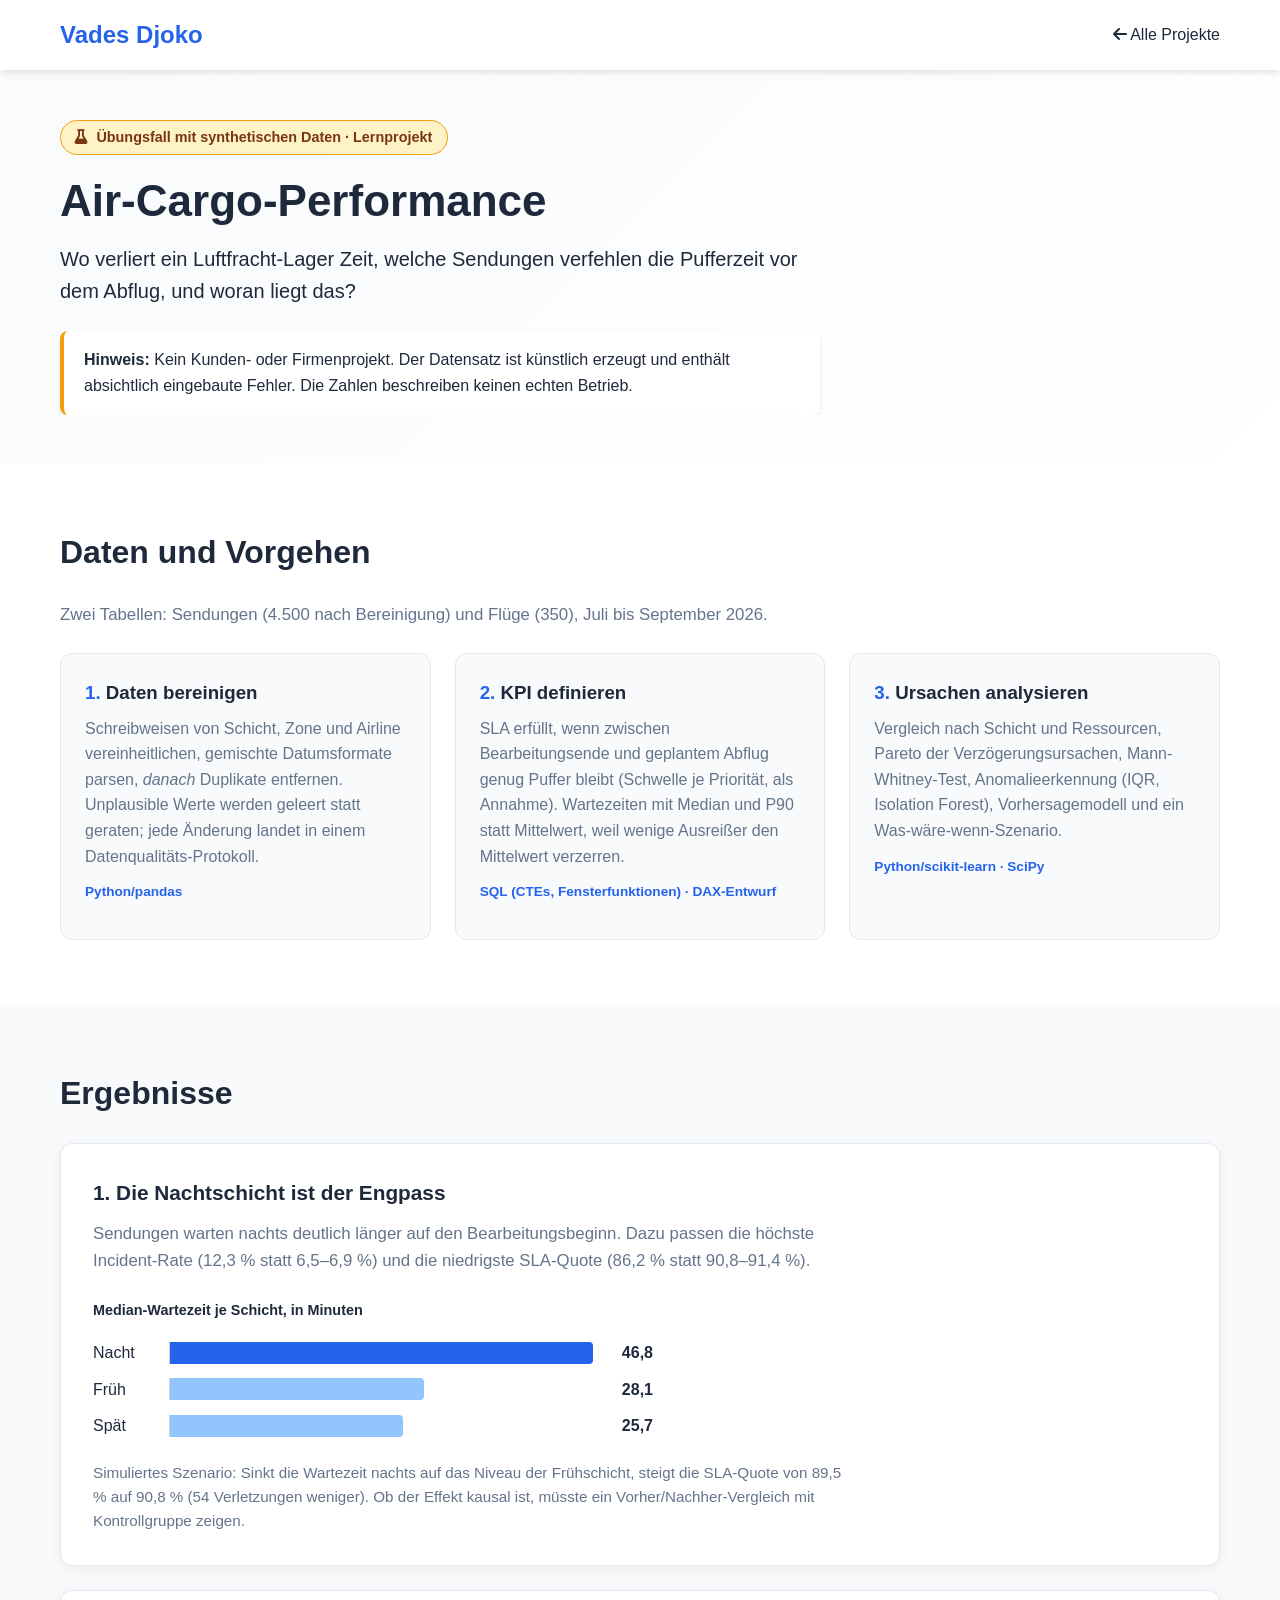
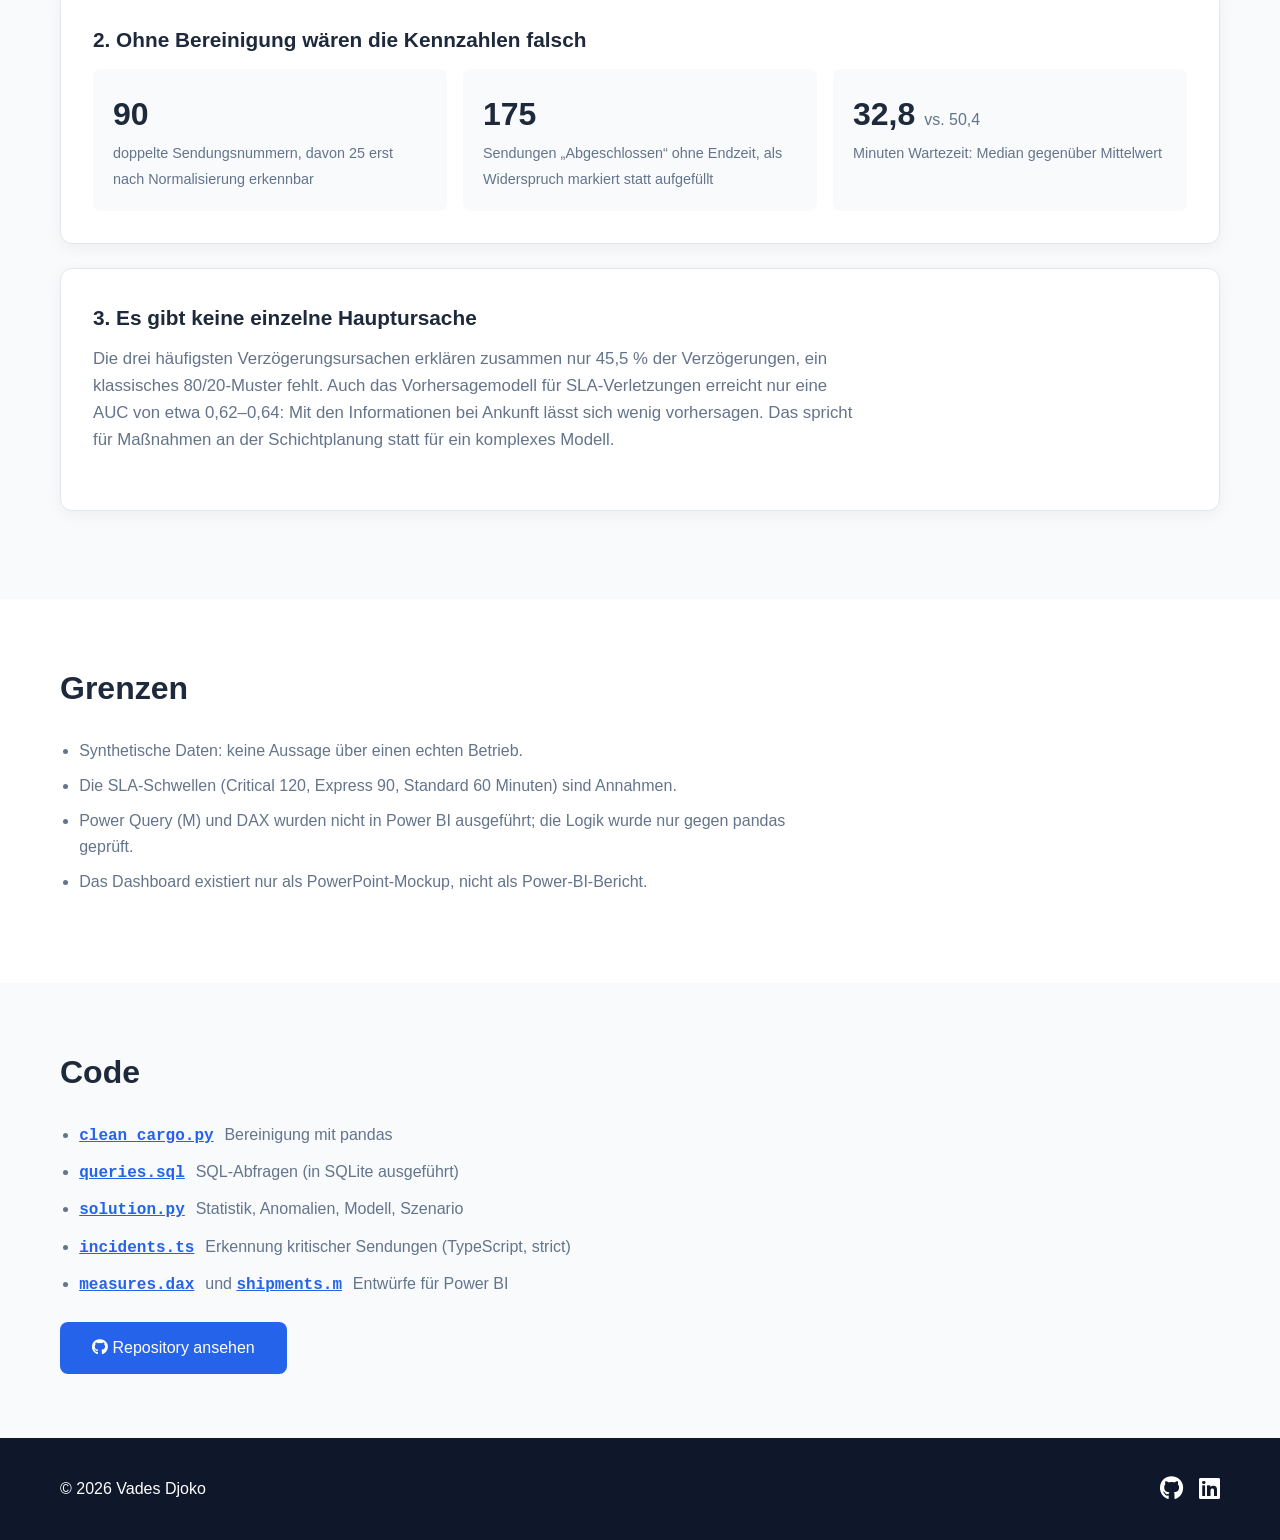
==== air-cargo.html @ 2a407b0c "Case Study Air-Cargo-Performance (Übungsfall, synthetische Daten) Neue Seite air-cargo.html mit Frag" ====
<!DOCTYPE html>
<html lang="de">
<head>
    <meta charset="UTF-8">
    <meta name="viewport" content="width=device-width, initial-scale=1.0">
    <title>Air-Cargo-Performance (Übungsfall) | Vades Djoko</title>
    <meta name="description" content="Lernprojekt mit synthetischen Daten: Datenbereinigung, KPI-Definition und Ursachenanalyse für ein Luftfracht-Lager mit Python, SQL und TypeScript.">
    <link rel="stylesheet" href="style.css">
    <link rel="stylesheet" href="https://cdnjs.cloudflare.com/ajax/libs/font-awesome/6.0.0/css/all.min.css">
</head>
<body>
    <nav class="navbar">
        <div class="nav-container">
            <a href="index.html" class="logo">Vades Djoko</a>
            <a href="index.html#projects" class="back-link"><i class="fas fa-arrow-left" aria-hidden="true"></i> Alle Projekte</a>
        </div>
    </nav>

    <main class="case">
        <header class="case-header">
            <div class="container">
                <p class="case-badge"><i class="fas fa-flask" aria-hidden="true"></i> Übungsfall mit synthetischen Daten · Lernprojekt</p>
                <h1>Air-Cargo-Performance</h1>
                <p class="case-lead">Wo verliert ein Luftfracht-Lager Zeit, welche Sendungen verfehlen die Pufferzeit vor dem Abflug, und woran liegt das?</p>
                <div class="case-notice" role="note">
                    <strong>Hinweis:</strong> Kein Kunden- oder Firmenprojekt. Der Datensatz ist künstlich erzeugt und enthält absichtlich eingebaute Fehler. Die Zahlen beschreiben keinen echten Betrieb.
                </div>
            </div>
        </header>

        <section class="case-section">
            <div class="container">
                <h2>Daten und Vorgehen</h2>
                <p class="case-text">Zwei Tabellen: Sendungen (4.500 nach Bereinigung) und Flüge (350), Juli bis September 2026.</p>
                <ol class="steps">
                    <li>
                        <h3>Daten bereinigen</h3>
                        <p>Schreibweisen von Schicht, Zone und Airline vereinheitlichen, gemischte Datumsformate parsen, <em>danach</em> Duplikate entfernen. Unplausible Werte werden geleert statt geraten; jede Änderung landet in einem Datenqualitäts-Protokoll.</p>
                        <p class="step-tech">Python/pandas</p>
                    </li>
                    <li>
                        <h3>KPI definieren</h3>
                        <p>SLA erfüllt, wenn zwischen Bearbeitungsende und geplantem Abflug genug Puffer bleibt (Schwelle je Priorität, als Annahme). Wartezeiten mit Median und P90 statt Mittelwert, weil wenige Ausreißer den Mittelwert verzerren.</p>
                        <p class="step-tech">SQL (CTEs, Fensterfunktionen) · DAX-Entwurf</p>
                    </li>
                    <li>
                        <h3>Ursachen analysieren</h3>
                        <p>Vergleich nach Schicht und Ressourcen, Pareto der Verzögerungsursachen, Mann-Whitney-Test, Anomalieerkennung (IQR, Isolation Forest), Vorhersagemodell und ein Was-wäre-wenn-Szenario.</p>
                        <p class="step-tech">Python/scikit-learn · SciPy</p>
                    </li>
                </ol>
            </div>
        </section>

        <section class="case-section alt">
            <div class="container">
                <h2>Ergebnisse</h2>

                <article class="result">
                    <h3>1. Die Nachtschicht ist der Engpass</h3>
                    <p class="case-text">Sendungen warten nachts deutlich länger auf den Bearbeitungsbeginn. Dazu passen die höchste Incident-Rate (12,3 % statt 6,5–6,9 %) und die niedrigste SLA-Quote (86,2 % statt 90,8–91,4 %).</p>
                    <figure class="bar-chart">
                        <figcaption>Median-Wartezeit je Schicht, in Minuten</figcaption>
                        <div class="bar-row" title="Nacht: 46,8 min (Median)">
                            <span class="bar-label">Nacht</span>
                            <span class="bar-track"><span class="bar-fill emphasis" style="width: 100%"></span></span>
                            <span class="bar-value">46,8</span>
                        </div>
                        <div class="bar-row" title="Früh: 28,1 min (Median)">
                            <span class="bar-label">Früh</span>
                            <span class="bar-track"><span class="bar-fill" style="width: 60%"></span></span>
                            <span class="bar-value">28,1</span>
                        </div>
                        <div class="bar-row" title="Spät: 25,7 min (Median)">
                            <span class="bar-label">Spät</span>
                            <span class="bar-track"><span class="bar-fill" style="width: 55%"></span></span>
                            <span class="bar-value">25,7</span>
                        </div>
                    </figure>
                    <p class="result-note">Simuliertes Szenario: Sinkt die Wartezeit nachts auf das Niveau der Frühschicht, steigt die SLA-Quote von 89,5 % auf 90,8 % (54 Verletzungen weniger). Ob der Effekt kausal ist, müsste ein Vorher/Nachher-Vergleich mit Kontrollgruppe zeigen.</p>
                </article>

                <article class="result">
                    <h3>2. Ohne Bereinigung wären die Kennzahlen falsch</h3>
                    <div class="stat-tiles">
                        <div class="stat"><span class="stat-value">90</span><span class="stat-label">doppelte Sendungsnummern, davon 25 erst nach Normalisierung erkennbar</span></div>
                        <div class="stat"><span class="stat-value">175</span><span class="stat-label">Sendungen „Abgeschlossen“ ohne Endzeit, als Widerspruch markiert statt aufgefüllt</span></div>
                        <div class="stat"><span class="stat-value">32,8 <small>vs. 50,4</small></span><span class="stat-label">Minuten Wartezeit: Median gegenüber Mittelwert</span></div>
                    </div>
                </article>

                <article class="result">
                    <h3>3. Es gibt keine einzelne Hauptursache</h3>
                    <p class="case-text">Die drei häufigsten Verzögerungsursachen erklären zusammen nur 45,5 % der Verzögerungen, ein klassisches 80/20-Muster fehlt. Auch das Vorhersagemodell für SLA-Verletzungen erreicht nur eine AUC von etwa 0,62–0,64: Mit den Informationen bei Ankunft lässt sich wenig vorhersagen. Das spricht für Maßnahmen an der Schichtplanung statt für ein komplexes Modell.</p>
                </article>
            </div>
        </section>

        <section class="case-section">
            <div class="container">
                <h2>Grenzen</h2>
                <ul class="case-list">
                    <li>Synthetische Daten: keine Aussage über einen echten Betrieb.</li>
                    <li>Die SLA-Schwellen (Critical 120, Express 90, Standard 60 Minuten) sind Annahmen.</li>
                    <li>Power Query (M) und DAX wurden nicht in Power BI ausgeführt; die Logik wurde nur gegen pandas geprüft.</li>
                    <li>Das Dashboard existiert nur als PowerPoint-Mockup, nicht als Power-BI-Bericht.</li>
                </ul>
            </div>
        </section>

        <section class="case-section alt">
            <div class="container">
                <h2>Code</h2>
                <ul class="code-links">
                    <li><a href="https://github.com/Monsieur-v237/air-cargo-performance/blob/main/code/clean_cargo.py" target="_blank" rel="noopener">clean_cargo.py</a> Bereinigung mit pandas</li>
                    <li><a href="https://github.com/Monsieur-v237/air-cargo-performance/blob/main/code/queries.sql" target="_blank" rel="noopener">queries.sql</a> SQL-Abfragen (in SQLite ausgeführt)</li>
                    <li><a href="https://github.com/Monsieur-v237/air-cargo-performance/blob/main/code/solution.py" target="_blank" rel="noopener">solution.py</a> Statistik, Anomalien, Modell, Szenario</li>
                    <li><a href="https://github.com/Monsieur-v237/air-cargo-performance/blob/main/code/incidents.ts" target="_blank" rel="noopener">incidents.ts</a> Erkennung kritischer Sendungen (TypeScript, strict)</li>
                    <li><a href="https://github.com/Monsieur-v237/air-cargo-performance/blob/main/code/measures.dax" target="_blank" rel="noopener">measures.dax</a> und <a href="https://github.com/Monsieur-v237/air-cargo-performance/blob/main/code/shipments.m" target="_blank" rel="noopener">shipments.m</a> Entwürfe für Power BI</li>
                </ul>
                <a href="https://github.com/Monsieur-v237/air-cargo-performance" target="_blank" rel="noopener" class="btn primary"><i class="fab fa-github" aria-hidden="true"></i> Repository ansehen</a>
            </div>
        </section>
    </main>

    <footer>
        <div class="container">
            <p>&copy; 2026 Vades Djoko</p>
            <div class="social-links">
                <a href="https://github.com/Monsieur-v237" target="_blank" rel="noopener" aria-label="GitHub"><i class="fab fa-github" aria-hidden="true"></i></a>
                <a href="https://www.linkedin.com/in/vades-ngounouo-djoko-a28911255" target="_blank" rel="noopener" aria-label="LinkedIn"><i class="fab fa-linkedin" aria-hidden="true"></i></a>
            </div>
        </div>
    </footer>
</body>
</html>
---- style.css ----
/* ===== VARIABLEN & GRUNDLAGEN ===== */
:root {
    --primary-color: #2563eb;
    --secondary-color: #3b82f6;
    --dark-bg: #0f172a;
    --light-bg: #f8fafc;
    --text-dark: #1e293b;
    --text-light: #64748b;
    --white: #ffffff;
    --shadow: 0 4px 6px -1px rgba(0, 0, 0, 0.1);
    --border-radius: 8px;
}

* {
    margin: 0;
    padding: 0;
    box-sizing: border-box;
}

body {
    font-family: 'Segoe UI', Tahoma, Geneva, Verdana, sans-serif;
    line-height: 1.6;
    color: var(--text-dark);
}

.container {
    max-width: 1200px;
    margin: 0 auto;
    padding: 0 20px;
}

.section-title {
    font-size: 2.5rem;
    text-align: center;
    margin-bottom: 3rem;
    position: relative;
    color: var(--text-dark);
}

.section-title::after {
    content: '';
    position: absolute;
    bottom: -10px;
    left: 50%;
    transform: translateX(-50%);
    width: 80px;
    height: 4px;
    background: var(--primary-color);
    border-radius: 2px;
}

/* ===== NAVIGATION ===== */
.navbar {
    background: var(--white);
    box-shadow: var(--shadow);
    position: fixed;
    top: 0;
    width: 100%;
    z-index: 1000;
}

.nav-container {
    max-width: 1200px;
    margin: 0 auto;
    padding: 1rem 20px;
    display: flex;
    justify-content: space-between;
    align-items: center;
}

.logo {
    font-size: 1.5rem;
    font-weight: bold;
    color: var(--primary-color);
    text-decoration: none;
}

.nav-menu {
    display: flex;
    list-style: none;
    gap: 2rem;
}

.nav-menu a {
    text-decoration: none;
    color: var(--text-dark);
    font-weight: 500;
    transition: color 0.3s;
}

.nav-menu a:hover {
    color: var(--primary-color);
}

.nav-toggle {
    display: none;
    background: none;
    border: 1px solid #e2e8f0;
    border-radius: var(--border-radius);
    color: var(--text-dark);
    font-size: 1.3rem;
    width: 44px;
    height: 44px;
    cursor: pointer;
}

/* ===== HERO SECTION ===== */
.hero {
    min-height: 100vh;
    display: flex;
    align-items: center;
    background: linear-gradient(135deg, var(--light-bg) 0%, var(--white) 100%);
    padding-top: 80px;
}

.hero-container {
    max-width: 1200px;
    margin: 0 auto;
    padding: 0 20px;
    display: grid;
    grid-template-columns: 1fr 1fr;
    gap: 4rem;
    align-items: center;
}

.hero-text h1 {
    font-size: 3rem;
    margin-bottom: 1rem;
    color: var(--text-dark);
}

.highlight {
    color: var(--primary-color);
    position: relative;
}

.highlight::after {
    content: '';
    position: absolute;
    bottom: -5px;
    left: 0;
    width: 100%;
    height: 3px;
    background: var(--primary-color);
    opacity: 0.3;
}

.hero-text h2 {
    font-size: 1.5rem;
    color: var(--text-light);
    margin-bottom: 1rem;
    font-weight: 400;
}

.hero-text p {
    font-size: 1.1rem;
    color: var(--text-light);
    margin-bottom: 2rem;
}

.hero-buttons {
    display: flex;
    gap: 1rem;
}

.btn {
    display: inline-block;
    padding: 0.8rem 2rem;
    text-decoration: none;
    border-radius: var(--border-radius);
    font-weight: 500;
    transition: all 0.3s;
    cursor: pointer;
    border: none;
    font-size: 1rem;
}

.btn.primary {
    background: var(--primary-color);
    color: var(--white);
}

.btn.primary:hover {
    background: var(--secondary-color);
    transform: translateY(-2px);
}

.btn.secondary {
    background: transparent;
    color: var(--primary-color);
    border: 2px solid var(--primary-color);
}

.btn.secondary:hover {
    background: var(--primary-color);
    color: var(--white);
    transform: translateY(-2px);
}

.hero-text .hero-lead {
    font-size: 1.2rem;
    color: var(--text-dark);
    margin-bottom: 2rem;
}

.hero-buttons {
    flex-wrap: wrap;
}

.btn[hidden] {
    display: none;
}

.hero-github {
    display: inline-flex;
    align-items: center;
    gap: 0.5rem;
    margin-top: 1.5rem;
    color: var(--text-light);
    text-decoration: none;
    font-weight: 500;
}

.hero-github:hover {
    color: var(--primary-color);
}

.glance {
    background: var(--white);
    border: 1px solid #e2e8f0;
    border-top: 4px solid var(--primary-color);
    border-radius: 12px;
    padding: 2rem;
    box-shadow: 0 4px 15px rgba(0, 0, 0, 0.08);
}

.glance h2 {
    font-size: 1.3rem;
    margin-bottom: 1.25rem;
    color: var(--text-dark);
}

.glance dl > div {
    padding: 0.75rem 0;
    border-bottom: 1px solid #eef2f6;
}

.glance dl > div:last-child {
    border-bottom: none;
}

.glance dt {
    font-size: 0.8rem;
    font-weight: 600;
    text-transform: uppercase;
    letter-spacing: 0.05em;
    color: var(--primary-color);
}

.glance dd {
    color: var(--text-dark);
}

/* ===== ABOUT SECTION ===== */
.about {
    padding: 5rem 0;
    background: var(--white);
}

.about-text {
    max-width: 800px;
    margin: 0 auto;
}

.about-text p {
    margin-bottom: 1.5rem;
    color: var(--text-light);
    font-size: 1.1rem;
}

.about-text a {
    color: var(--primary-color);
}

/* ===== STUDIUM & ERFAHRUNG ===== */
.experience {
    padding: 5rem 0;
    background: var(--light-bg);
}

.timeline {
    display: grid;
    grid-template-columns: repeat(3, 1fr);
    gap: 2rem;
}

.timeline-item {
    background: var(--white);
    border: 1px solid #e2e8f0;
    border-radius: 12px;
    padding: 2rem;
    box-shadow: 0 4px 15px rgba(0, 0, 0, 0.08);
}

.timeline-date {
    display: inline-block;
    font-size: 0.85rem;
    font-weight: 600;
    color: var(--primary-color);
    background: rgba(37, 99, 235, 0.1);
    padding: 0.2rem 0.75rem;
    border-radius: 20px;
    margin-bottom: 0.75rem;
}

.timeline-item h3 {
    font-size: 1.25rem;
    color: var(--text-dark);
    line-height: 1.3;
}

.timeline-org {
    color: var(--text-light);
    margin-bottom: 1rem;
}

.timeline-item ul {
    padding-left: 1.2rem;
    color: var(--text-light);
}

.timeline-item li {
    margin-bottom: 0.4rem;
}

/* ===== SKILLS SECTION ===== */
.skills {
    padding: 80px 0;
    background-color: #f8f9fa;
    width: 100%;
    overflow: hidden;
}

.skills .container {
    max-width: 1200px;
    margin: 0 auto;
    padding: 0 20px;
    width: 100%;
    box-sizing: border-box;
}

.skills-grid {
    display: grid;
    grid-template-columns: repeat(3, 1fr);
    gap: 25px;
    width: 100%;
    margin: 0 auto;
}

.skill-category {
    background: white;
    border-radius: 12px;
    padding: 25px 20px;
    box-shadow: 0 5px 20px rgba(0,0,0,0.05);
    width: 100%;
    box-sizing: border-box;
    word-wrap: break-word;
}

.skill-category h3 {
    font-size: 1.2rem;
    margin-bottom: 20px;
    color: #2c3e50;
    display: flex;
    align-items: center;
    gap: 10px;
    white-space: nowrap;
    overflow: hidden;
    text-overflow: ellipsis;
}

.skill-category h3 i {
    color: #007bff;
    font-size: 1.3rem;
    flex-shrink: 0;
}

.skill-list {
    list-style: none;
    padding: 0;
    margin: 0;
    width: 100%;
}

.skill-list li {
    display: flex;
    justify-content: space-between;
    align-items: center;
    padding: 10px 0;
    border-bottom: 1px solid #eef2f6;
    width: 100%;
    gap: 10px;
}

.skill-list li:last-child {
    border-bottom: none;
}

.skill-name {
    font-weight: 500;
    color: #34495e;
    font-size: 0.95rem;
    white-space: nowrap;
    overflow: hidden;
    text-overflow: ellipsis;
    flex: 1;
    min-width: 0; /* Wichtig für Text-Overflow */
}

.skill-level {
    font-size: 0.85rem;
    padding: 4px 10px;
    border-radius: 20px;
    font-weight: 500;
    white-space: nowrap;
    flex-shrink: 0;
    text-align: center;
    min-width: 90px; /* Feste Breite für alle Level-Badges */
}

.skill-level.excellent {
    background: #28a745;
    color: white;
}

.skill-level.good {
    background: #007bff;
    color: white;
}

.skill-level.basic {
    background: #ffc107;
    color: #333;
}

/* Responsive Design */
@media screen and (max-width: 1024px) {
    .skills-grid {
        grid-template-columns: repeat(2, 1fr);
        gap: 20px;
    }
}

@media screen and (max-width: 768px) {
    .skills {
        padding: 60px 0;
    }
    
    .skills-grid {
        grid-template-columns: 1fr;
        gap: 15px;
    }
    
    .skill-category {
        padding: 20px 15px;
    }
    
    .skill-level {
        min-width: 80px;
        font-size: 0.8rem;
        padding: 3px 8px;
    }
}

@media screen and (max-width: 480px) {
    .skill-list li {
        flex-wrap: wrap;
        gap: 5px;
    }
    
    .skill-name {
        white-space: normal;
        overflow: visible;
        text-overflow: clip;
        flex: 0 0 100%;
    }
    
    .skill-level {
        margin-left: 0;
        min-width: 100px;
    }
}

/* Zusätzliche Sicherheit gegen Überlauf */
* {
    max-width: 100%;
    box-sizing: border-box;
}

img, iframe, video, table, .project-card, .skill-category {
    max-width: 100%;
    height: auto;
}

.container {
    width: 100%;
    overflow-x: hidden;
}

body {
    overflow-x: hidden;
    width: 100%;
}

/* ===== PROJECTS SECTION ===== */
.projects {
    padding: 5rem 0;
    background: var(--light-bg);
    min-height: auto;
}

.projects-grid {
    display: grid;
    grid-template-columns: repeat(2, 1fr);
    gap: 2rem;
    margin-bottom: 3rem;
}

.project-card {
    background: var(--white);
    border-radius: 12px;
    padding: 2rem;
    box-shadow: 0 4px 15px rgba(0, 0, 0, 0.08);
    transition: all 0.3s ease;
    border: 1px solid #e2e8f0;
    display: flex;
    flex-direction: column;
    height: 100%;
    position: relative;
    overflow: hidden;
}

.project-card::before {
    content: '';
    position: absolute;
    top: 0;
    left: 0;
    right: 0;
    height: 4px;
    background: linear-gradient(90deg, var(--primary-color), var(--secondary-color));
    transform: scaleX(0);
    transform-origin: left;
    transition: transform 0.3s ease;
}

.project-card:hover {
    transform: translateY(-8px);
    box-shadow: 0 12px 30px rgba(37, 99, 235, 0.15);
    border-color: var(--primary-color);
}

.project-card:hover::before {
    transform: scaleX(1);
}

.project-card.project-wide {
    grid-column: 1 / -1;
    display: grid;
    grid-template-columns: 1fr 1.2fr;
    gap: 2rem;
    align-items: center;
}

.project-body {
    display: flex;
    flex-direction: column;
    min-width: 0;
}

.project-facts {
    margin-bottom: 1.5rem;
    flex-grow: 1;
}

.project-facts > div {
    margin-bottom: 0.9rem;
}

.project-facts dt {
    font-size: 0.8rem;
    font-weight: 600;
    text-transform: uppercase;
    letter-spacing: 0.05em;
    color: var(--primary-color);
}

.project-facts dd {
    color: var(--text-light);
    font-size: 0.95rem;
}

.project-figure {
    margin: 0;
    min-width: 0;
}

.project-figure svg {
    width: 100%;
    height: auto;
    display: block;
}

.project-figure figcaption {
    font-size: 0.85rem;
    color: var(--text-light);
    margin-top: 0.75rem;
}

/* Architekturskizze */
.arch-docker { fill: var(--light-bg); stroke: #94a3b8; stroke-width: 1.5; stroke-dasharray: 6 4; }
.arch-client { fill: var(--white); stroke: #94a3b8; stroke-width: 1.5; }
.arch-box { fill: var(--white); stroke: var(--primary-color); stroke-width: 1.5; }
.arch-own { fill: rgba(37, 99, 235, 0.12); stroke: var(--primary-color); stroke-width: 2.5; }
.arch-label { font-size: 14px; font-weight: 600; fill: var(--text-dark); text-anchor: middle; }
.arch-sub { font-size: 12px; fill: var(--text-light); text-anchor: middle; }
.arch-caption { font-size: 12px; fill: var(--text-light); }
.arch-edge { font-size: 11px; font-weight: 600; fill: var(--text-light); text-anchor: middle; }
.arch-edge-left { text-anchor: start; }
.arch-line { stroke: #64748b; stroke-width: 1.5; fill: none; }
.arch-mqtt { stroke-dasharray: 4 3; }
.arch-arrowhead { fill: #64748b; }

.project-icon {
    font-size: 3rem;
    color: var(--primary-color);
    margin-bottom: 1.5rem;
    display: flex;
    align-items: center;
    justify-content: center;
    width: 70px;
    height: 70px;
    background: linear-gradient(135deg, rgba(37, 99, 235, 0.1), rgba(59, 130, 246, 0.1));
    border-radius: 12px;
}

.project-card h3 {
    font-size: 1.5rem;
    margin-bottom: 0.8rem;
    color: var(--text-dark);
    line-height: 1.3;
}

.project-subtitle {
    font-size: 0.95rem;
    color: var(--primary-color);
    font-weight: 500;
    margin-bottom: 1rem;
    font-style: italic;
}

.project-description {
    color: var(--text-light);
    font-size: 0.95rem;
    line-height: 1.6;
    margin-bottom: 1.5rem;
    flex-grow: 1;
}

.project-description p {
    margin-bottom: 1rem;
}

.project-tech {
    display: flex;
    flex-wrap: wrap;
    gap: 0.8rem;
    margin-bottom: 1.5rem;
}

.tech-tag {
    display: inline-block;
    background: linear-gradient(135deg, rgba(37, 99, 235, 0.1), rgba(59, 130, 246, 0.1));
    color: var(--primary-color);
    padding: 0.4rem 0.9rem;
    border-radius: 20px;
    font-size: 0.8rem;
    font-weight: 500;
    border: 1px solid rgba(37, 99, 235, 0.2);
    transition: all 0.3s ease;
}

.project-card:hover .tech-tag {
    background: var(--primary-color);
    color: var(--white);
    border-color: var(--primary-color);
}

.project-links {
    display: flex;
    gap: 1rem;
    margin-top: auto;
    padding-top: 1.5rem;
    border-top: 1px solid #e2e8f0;
}

.project-link {
    display: inline-flex;
    align-items: center;
    gap: 0.5rem;
    padding: 0.6rem 1.2rem;
    background: var(--primary-color);
    color: var(--white);
    text-decoration: none;
    border-radius: 6px;
    font-size: 0.9rem;
    font-weight: 500;
    transition: all 0.3s ease;
    flex: 1;
    justify-content: center;
}

.project-link:hover {
    background: var(--secondary-color);
    transform: translateY(-2px);
    box-shadow: 0 4px 12px rgba(37, 99, 235, 0.3);
}

.project-link i {
    font-size: 1rem;
}

.github-profile-link {
    text-align: center;
    padding: 2rem;
    background: var(--white);
    border-radius: 12px;
    box-shadow: 0 4px 15px rgba(0, 0, 0, 0.08);
}

.github-profile-link p {
    color: var(--text-light);
    font-size: 1.05rem;
    margin: 0;
}

.github-profile-link a {
    color: var(--primary-color);
    text-decoration: none;
    font-weight: 600;
    transition: color 0.3s ease;
}

.github-profile-link a:hover {
    color: var(--secondary-color);
    text-decoration: underline;
}

.github-profile-link i {
    margin-right: 0.5rem;
    color: var(--primary-color);
}

/* ===== MODULES SECTION ===== */
.modules {
    padding: 5rem 0;
    background: var(--white);
}

.modules-grid {
    display: grid;
    grid-template-columns: repeat(auto-fit, minmax(200px, 1fr));
    gap: 1.5rem;
    margin-bottom: 2rem;
}

.module-card {
    background: var(--light-bg);
    padding: 1.5rem;
    border-radius: var(--border-radius);
    text-align: center;
    box-shadow: var(--shadow);
    transition: transform 0.3s;
}

.module-card:hover {
    transform: translateY(-5px);
}

.module-card.highlight {
    background: linear-gradient(135deg, var(--primary-color), var(--secondary-color));
    color: var(--white);
}

.module-card.highlight .module-grade {
    color: rgba(255,255,255,0.9);
}

.module-name {
    font-size: 1.1rem;
    font-weight: 600;
    margin-bottom: 0.5rem;
}

.module-grade {
    font-size: 1.5rem;
    font-weight: bold;
    color: var(--primary-color);
}

.module-desc {
    font-size: 0.9rem;
    color: var(--text-light);
    margin-top: 0.5rem;
}

.module-card.highlight .module-desc {
    color: rgba(255,255,255,0.8);
}

.module-note {
    text-align: center;
    color: var(--text-light);
    background: var(--light-bg);
    padding: 1rem;
    border-radius: var(--border-radius);
}

.module-note i {
    color: var(--primary-color);
    margin-right: 0.5rem;
}

/* ===== CONTACT SECTION ===== */
.contact {
    padding: 5rem 0;
    background: linear-gradient(135deg, var(--light-bg) 0%, var(--white) 100%);
}

.contact-content {
    display: grid;
    grid-template-columns: 1fr 1fr;
    gap: 3rem;
}

.contact-info h3 {
    font-size: 1.5rem;
    margin-bottom: 1rem;
    color: var(--text-dark);
}

.contact-info p {
    color: var(--text-light);
    margin-bottom: 2rem;
}

.contact-details {
    background: var(--white);
    padding: 2rem;
    border-radius: var(--border-radius);
    box-shadow: var(--shadow);
}

.contact-item {
    display: flex;
    align-items: center;
    gap: 1rem;
    margin-bottom: 1rem;
    color: var(--text-light);
}

.contact-item i {
    color: var(--primary-color);
    font-size: 1.2rem;
    width: 25px;
}

.contact-cta {
    background: var(--white);
    padding: 2rem;
    border-radius: var(--border-radius);
    box-shadow: var(--shadow);
    display: flex;
    flex-direction: column;
    justify-content: center;
    gap: 1rem;
}

.contact-cta h3 {
    font-size: 1.5rem;
    color: var(--text-dark);
}

.contact-cta p {
    color: var(--text-light);
}

.contact-cta .btn {
    text-align: center;
}

/* ===== FOOTER ===== */
footer {
    background: var(--dark-bg);
    color: var(--white);
    padding: 2rem 0;
    text-align: center;
}

footer .container {
    display: flex;
    justify-content: space-between;
    align-items: center;
}

.social-links {
    display: flex;
    gap: 1rem;
}

.social-links a {
    color: var(--white);
    font-size: 1.5rem;
    transition: color 0.3s;
}

.social-links a:hover {
    color: var(--primary-color);
}

/* ===== RESPONSIVE DESIGN ===== */
@media (max-width: 768px) {
    .nav-toggle {
        display: inline-flex;
        align-items: center;
        justify-content: center;
    }

    .nav-menu {
        display: none;
        position: absolute;
        top: 100%;
        left: 0;
        right: 0;
        flex-direction: column;
        gap: 0;
        background: var(--white);
        box-shadow: var(--shadow);
        padding: 0.5rem 20px 1rem;
    }

    .nav-menu.open {
        display: flex;
    }

    .nav-menu a {
        display: block;
        padding: 0.75rem 0;
    }

    .hero-container,
    .about-content,
    .contact-content {
        grid-template-columns: 1fr;
        text-align: center;
    }

    .hero-text h1 {
        font-size: 2.5rem;
    }

    .hero {
        min-height: auto;
        padding: 110px 0 4rem;
    }

    .hero-container {
        gap: 2.5rem;
    }

    .hero-buttons {
        justify-content: center;
    }

    .glance {
        text-align: left;
    }

    .timeline {
        grid-template-columns: 1fr;
    }

    .skills-grid {
        grid-template-columns: 1fr;
    }

    .modules-grid {
        grid-template-columns: 1fr;
    }

    .projects-grid {
        grid-template-columns: 1fr;
    }

    .project-card.project-wide {
        grid-template-columns: 1fr;
    }

    .project-card {
        padding: 1.5rem;
    }

    .project-figure .figure-scroll {
        overflow-x: auto;
    }

    .project-figure svg {
        min-width: 520px;
    }

    footer .container {
        flex-direction: column;
        gap: 1rem;
    }
}

@media (max-width: 1024px) and (min-width: 769px) {
    .timeline {
        grid-template-columns: 1fr 1fr;
    }

    .project-card.project-wide {
        grid-template-columns: 1fr;
    }
}

/* ===== AKTUELL AM LERNEN ===== */
.skill-category.learning {
    border: 2px dashed rgba(37, 99, 235, 0.35);
    box-shadow: none;
    background: var(--light-bg);
}

.learning-list {
    list-style: none;
}

.learning-list li {
    padding: 10px 0;
    border-bottom: 1px solid #e2e8f0;
    color: var(--text-light);
    font-size: 0.9rem;
}

.learning-list li:last-child {
    border-bottom: none;
}

.learning-list strong {
    display: block;
    color: #34495e;
    font-size: 0.95rem;
}

/* ===== CASE STUDY (air-cargo.html) ===== */
.back-link {
    color: var(--text-dark);
    text-decoration: none;
    font-weight: 500;
}

.back-link:hover {
    color: var(--primary-color);
}

.case-header {
    padding: 120px 0 3rem;
    background: linear-gradient(135deg, var(--light-bg) 0%, var(--white) 100%);
}

.case-header h1 {
    font-size: 2.75rem;
    line-height: 1.2;
    margin-bottom: 1rem;
}

.case-badge {
    display: inline-flex;
    align-items: center;
    gap: 0.5rem;
    background: #fef3c7;
    color: #78350f;
    border: 1px solid #f59e0b;
    padding: 0.3rem 0.9rem;
    border-radius: 20px;
    font-size: 0.9rem;
    font-weight: 600;
    margin-bottom: 1.25rem;
}

.case-lead {
    font-size: 1.25rem;
    color: var(--text-dark);
    max-width: 760px;
    margin-bottom: 1.5rem;
}

.case-notice {
    max-width: 760px;
    background: var(--white);
    border-left: 4px solid #f59e0b;
    padding: 1rem 1.25rem;
    border-radius: var(--border-radius);
    box-shadow: var(--shadow);
    color: var(--text-dark);
}

.case-section {
    padding: 4rem 0;
    background: var(--white);
}

.case-section.alt {
    background: var(--light-bg);
}

.case-section h2 {
    font-size: 2rem;
    margin-bottom: 1.5rem;
    color: var(--text-dark);
}

.case-text {
    color: var(--text-light);
    font-size: 1.05rem;
    max-width: 760px;
    margin-bottom: 1.5rem;
}

.steps {
    list-style: none;
    counter-reset: step;
    display: grid;
    grid-template-columns: repeat(3, 1fr);
    gap: 1.5rem;
}

.steps li {
    counter-increment: step;
    background: var(--light-bg);
    border: 1px solid #e2e8f0;
    border-radius: 12px;
    padding: 1.5rem;
    color: var(--text-light);
}

.steps h3::before {
    content: counter(step) ". ";
    color: var(--primary-color);
}

.steps h3 {
    color: var(--text-dark);
    margin-bottom: 0.5rem;
}

.steps p {
    margin-bottom: 0.75rem;
}

.step-tech {
    font-size: 0.85rem;
    font-weight: 600;
    color: var(--primary-color);
}

.result {
    background: var(--white);
    border: 1px solid #e2e8f0;
    border-radius: 12px;
    padding: 2rem;
    margin-bottom: 1.5rem;
    box-shadow: 0 4px 15px rgba(0, 0, 0, 0.05);
}

.result h3 {
    font-size: 1.3rem;
    color: var(--text-dark);
    margin-bottom: 0.75rem;
}

.result-note {
    font-size: 0.95rem;
    color: var(--text-light);
    max-width: 760px;
    margin-top: 1rem;
}

.bar-chart {
    margin: 0;
    max-width: 560px;
}

.bar-chart figcaption {
    font-size: 0.9rem;
    font-weight: 600;
    color: var(--text-dark);
    margin-bottom: 0.75rem;
}

.bar-row {
    display: grid;
    grid-template-columns: 4rem 1fr 3rem;
    align-items: center;
    gap: 0.75rem;
    padding: 0.35rem 0;
}

.bar-row:hover .bar-fill {
    filter: brightness(0.9);
}

.bar-label {
    color: var(--text-dark);
    font-weight: 500;
}

.bar-track {
    display: block;
    height: 22px;
    border-left: 1px solid #cbd5e1;
}

.bar-fill {
    display: block;
    height: 100%;
    background: #93c5fd;
    border-radius: 0 4px 4px 0;
}

.bar-fill.emphasis {
    background: var(--primary-color);
}

.bar-value {
    font-variant-numeric: tabular-nums;
    color: var(--text-dark);
    font-weight: 600;
    text-align: right;
}

.stat-tiles {
    display: grid;
    grid-template-columns: repeat(3, 1fr);
    gap: 1rem;
}

.stat {
    background: var(--light-bg);
    border-radius: var(--border-radius);
    padding: 1.25rem;
}

.stat-value {
    display: block;
    font-size: 2rem;
    font-weight: 700;
    color: var(--text-dark);
    font-variant-numeric: tabular-nums;
}

.stat-value small {
    font-size: 1rem;
    font-weight: 500;
    color: var(--text-light);
}

.stat-label {
    color: var(--text-light);
    font-size: 0.9rem;
}

.case-list,
.code-links {
    color: var(--text-light);
    padding-left: 1.2rem;
    max-width: 760px;
    margin-bottom: 1.5rem;
}

.case-list li,
.code-links li {
    margin-bottom: 0.6rem;
}

.code-links a {
    font-family: Consolas, 'Courier New', monospace;
    color: var(--primary-color);
    font-weight: 600;
    margin-right: 0.4rem;
}

@media (max-width: 768px) {
    .back-link {
        font-size: 0.9rem;
    }

    .case-header {
        padding-top: 100px;
    }

    .case-header h1 {
        font-size: 2rem;
    }

    .steps,
    .stat-tiles {
        grid-template-columns: 1fr;
    }

    .result {
        padding: 1.5rem;
    }
}

.project-badge {
    align-self: flex-start;
    background: #fef3c7;
    color: #78350f;
    border: 1px solid #f59e0b;
    padding: 0.2rem 0.75rem;
    border-radius: 20px;
    font-size: 0.8rem;
    font-weight: 600;
    margin-bottom: 1rem;
}

.learning-list a {
    color: var(--primary-color);
}
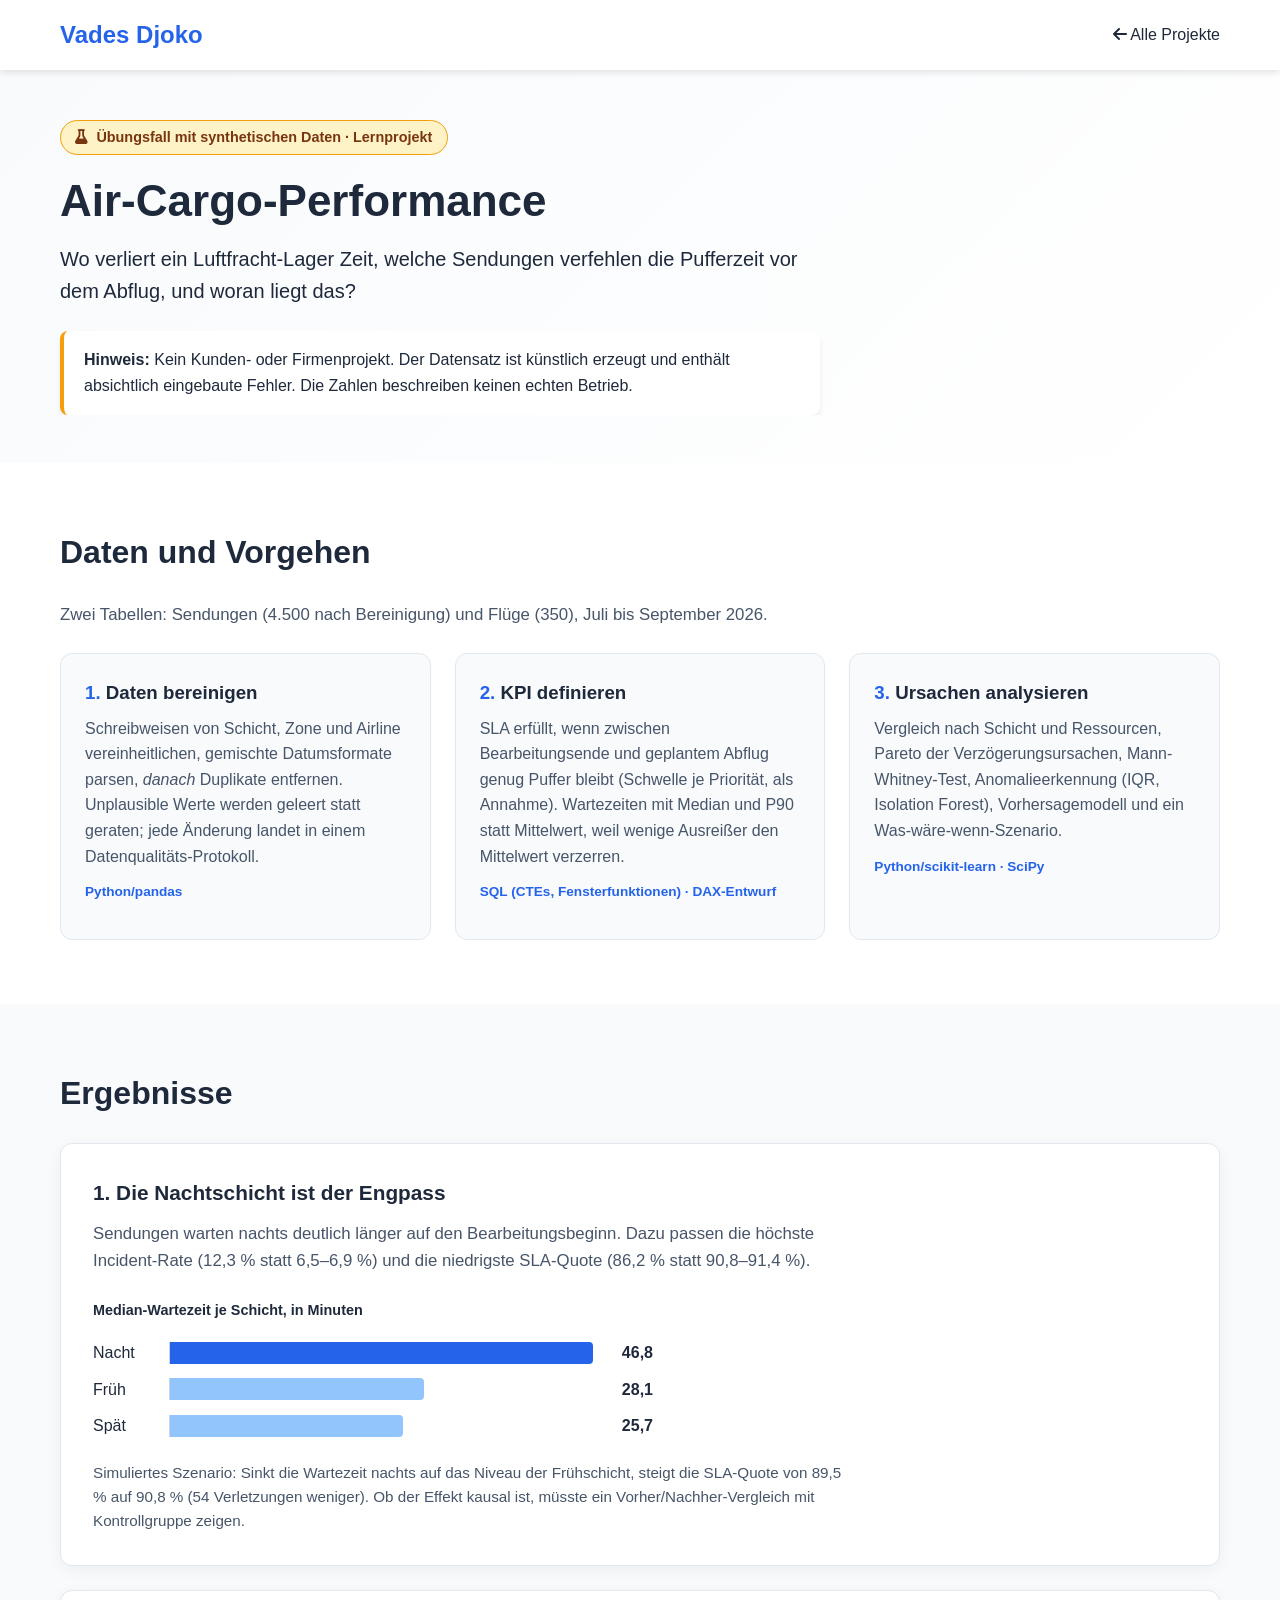
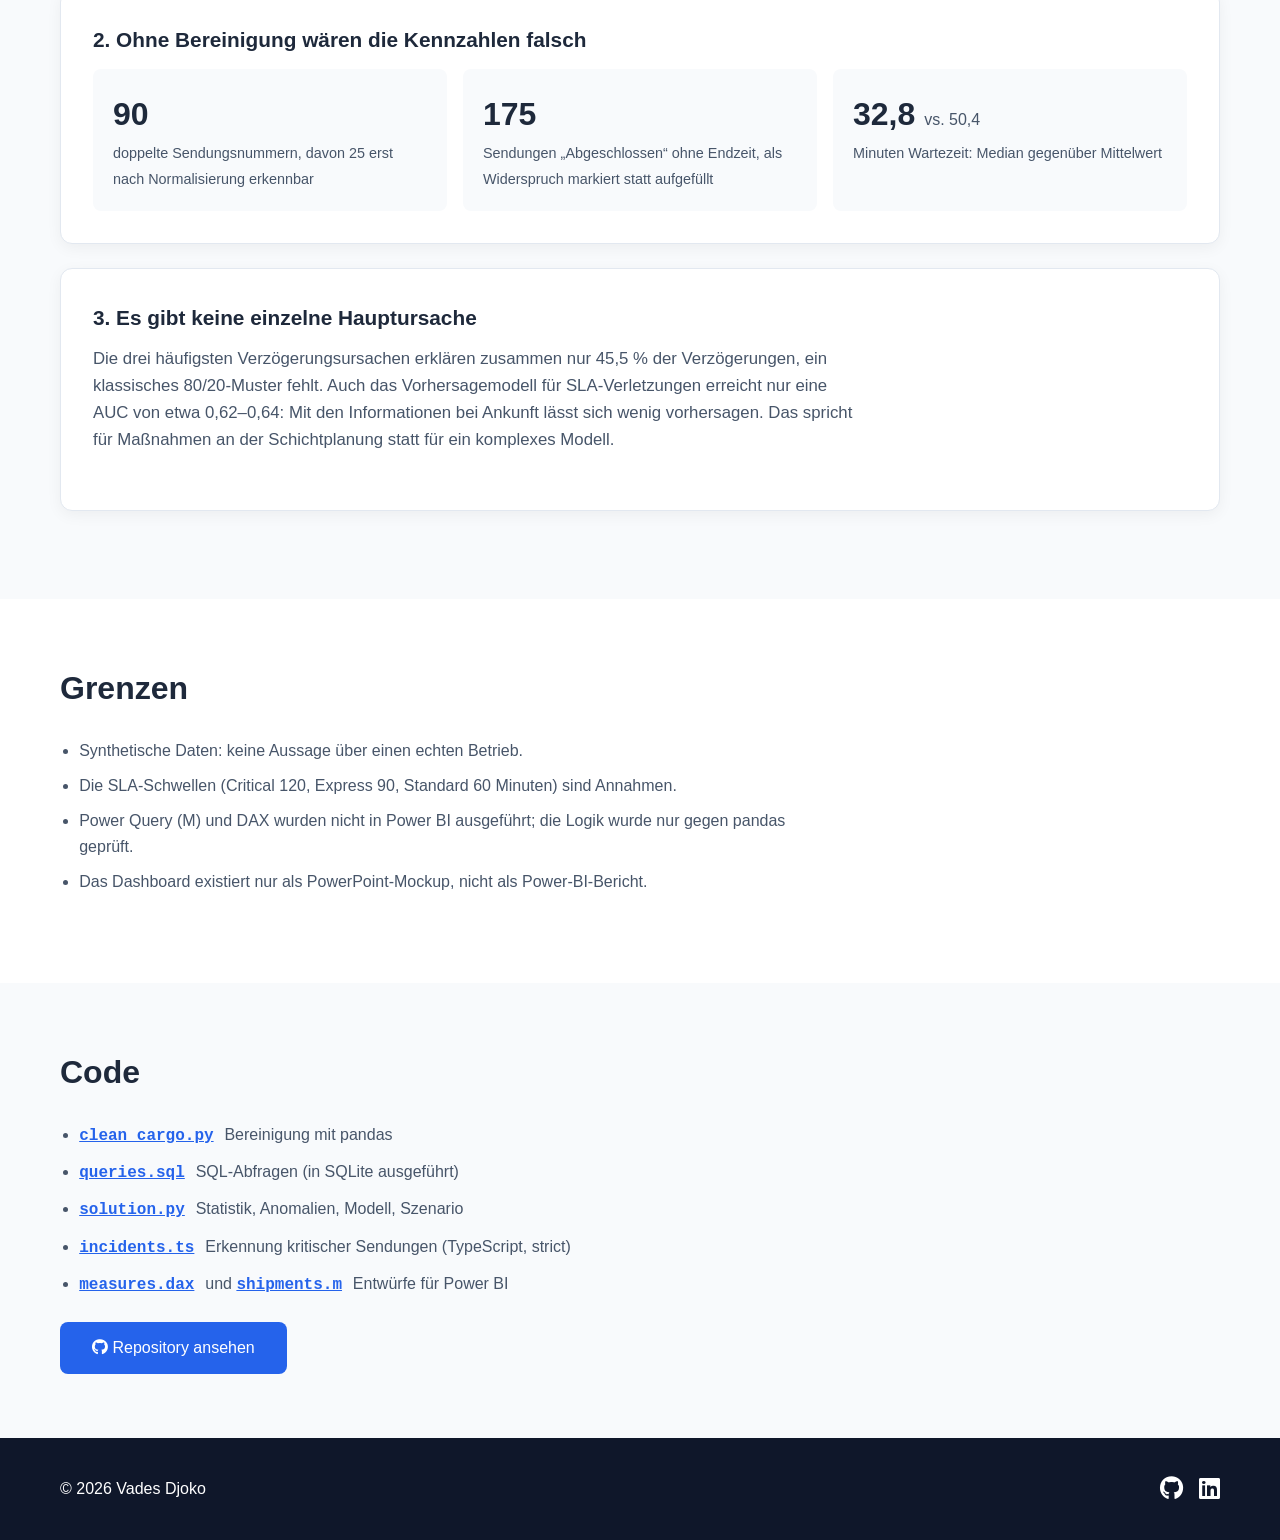
==== commit 7b5890d5: "Meta/Open-Graph, Favicon, Barrierefreiheit, README - description, canonical, Open-Graph-Tags und Vor" ====
--- a/air-cargo.html
+++ b/air-cargo.html
@@ -5,10 +5,21 @@
     <meta name="viewport" content="width=device-width, initial-scale=1.0">
     <title>Air-Cargo-Performance (Übungsfall) | Vades Djoko</title>
     <meta name="description" content="Lernprojekt mit synthetischen Daten: Datenbereinigung, KPI-Definition und Ursachenanalyse für ein Luftfracht-Lager mit Python, SQL und TypeScript.">
+    <link rel="canonical" href="https://monsieur-v237.github.io/portfolio/air-cargo.html">
+    <meta property="og:type" content="article">
+    <meta property="og:locale" content="de_DE">
+    <meta property="og:title" content="Air-Cargo-Performance (Übungsfall) | Vades Djoko">
+    <meta property="og:description" content="Lernprojekt mit synthetischen Daten: Datenbereinigung, KPI-Definition und Ursachenanalyse mit Python, SQL und TypeScript.">
+    <meta property="og:url" content="https://monsieur-v237.github.io/portfolio/air-cargo.html">
+    <meta property="og:image" content="https://monsieur-v237.github.io/portfolio/og-image.png">
+    <meta name="twitter:card" content="summary_large_image">
+    <meta name="theme-color" content="#2563eb">
+    <link rel="icon" href="favicon.svg" type="image/svg+xml">
     <link rel="stylesheet" href="style.css">
-    <link rel="stylesheet" href="https://cdnjs.cloudflare.com/ajax/libs/font-awesome/6.0.0/css/all.min.css">
+    <link rel="stylesheet" href="https://cdnjs.cloudflare.com/ajax/libs/font-awesome/6.5.2/css/all.min.css">
 </head>
 <body>
+    <a class="skip-link" href="#main">Zum Inhalt springen</a>
     <nav class="navbar">
         <div class="nav-container">
             <a href="index.html" class="logo">Vades Djoko</a>
@@ -16,7 +27,7 @@
         </div>
     </nav>
 
-    <main class="case">
+    <main class="case" id="main">
         <header class="case-header">
             <div class="container">
                 <p class="case-badge"><i class="fas fa-flask" aria-hidden="true"></i> Übungsfall mit synthetischen Daten · Lernprojekt</p>
--- a/style.css
+++ b/style.css
@@ -1,11 +1,11 @@
 /* ===== VARIABLEN & GRUNDLAGEN ===== */
 :root {
     --primary-color: #2563eb;
-    --secondary-color: #3b82f6;
+    --secondary-color: #1d4ed8;
     --dark-bg: #0f172a;
     --light-bg: #f8fafc;
     --text-dark: #1e293b;
-    --text-light: #64748b;
+    --text-light: #475569;
     --white: #ffffff;
     --shadow: 0 4px 6px -1px rgba(0, 0, 0, 0.1);
     --border-radius: 8px;
@@ -380,7 +380,7 @@
 }
 
 .skill-category h3 i {
-    color: #007bff;
+    color: var(--primary-color);
     font-size: 1.3rem;
     flex-shrink: 0;
 }
@@ -434,7 +434,7 @@
 }
 
 .skill-level.good {
-    background: #007bff;
+    background: var(--primary-color);
     color: white;
 }
 
@@ -1337,3 +1337,55 @@
 .learning-list a {
     color: var(--primary-color);
 }
+
+/* ===== BARRIEREFREIHEIT ===== */
+.skip-link {
+    position: absolute;
+    left: 1rem;
+    top: -100px;
+    z-index: 2000;
+    background: var(--primary-color);
+    color: var(--white);
+    padding: 0.75rem 1.25rem;
+    border-radius: var(--border-radius);
+    text-decoration: none;
+    font-weight: 600;
+}
+
+.skip-link:focus {
+    top: 1rem;
+}
+
+a:focus-visible,
+button:focus-visible,
+.figure-scroll:focus-visible {
+    outline: 3px solid #f59e0b;
+    outline-offset: 3px;
+}
+
+section[id] {
+    scroll-margin-top: 80px;
+}
+
+html {
+    scroll-behavior: smooth;
+}
+
+@media (prefers-reduced-motion: reduce) {
+    html {
+        scroll-behavior: auto;
+    }
+
+    *,
+    *::before,
+    *::after {
+        transition: none !important;
+        animation: none !important;
+    }
+
+    .project-card:hover,
+    .btn:hover,
+    .project-link:hover {
+        transform: none;
+    }
+}
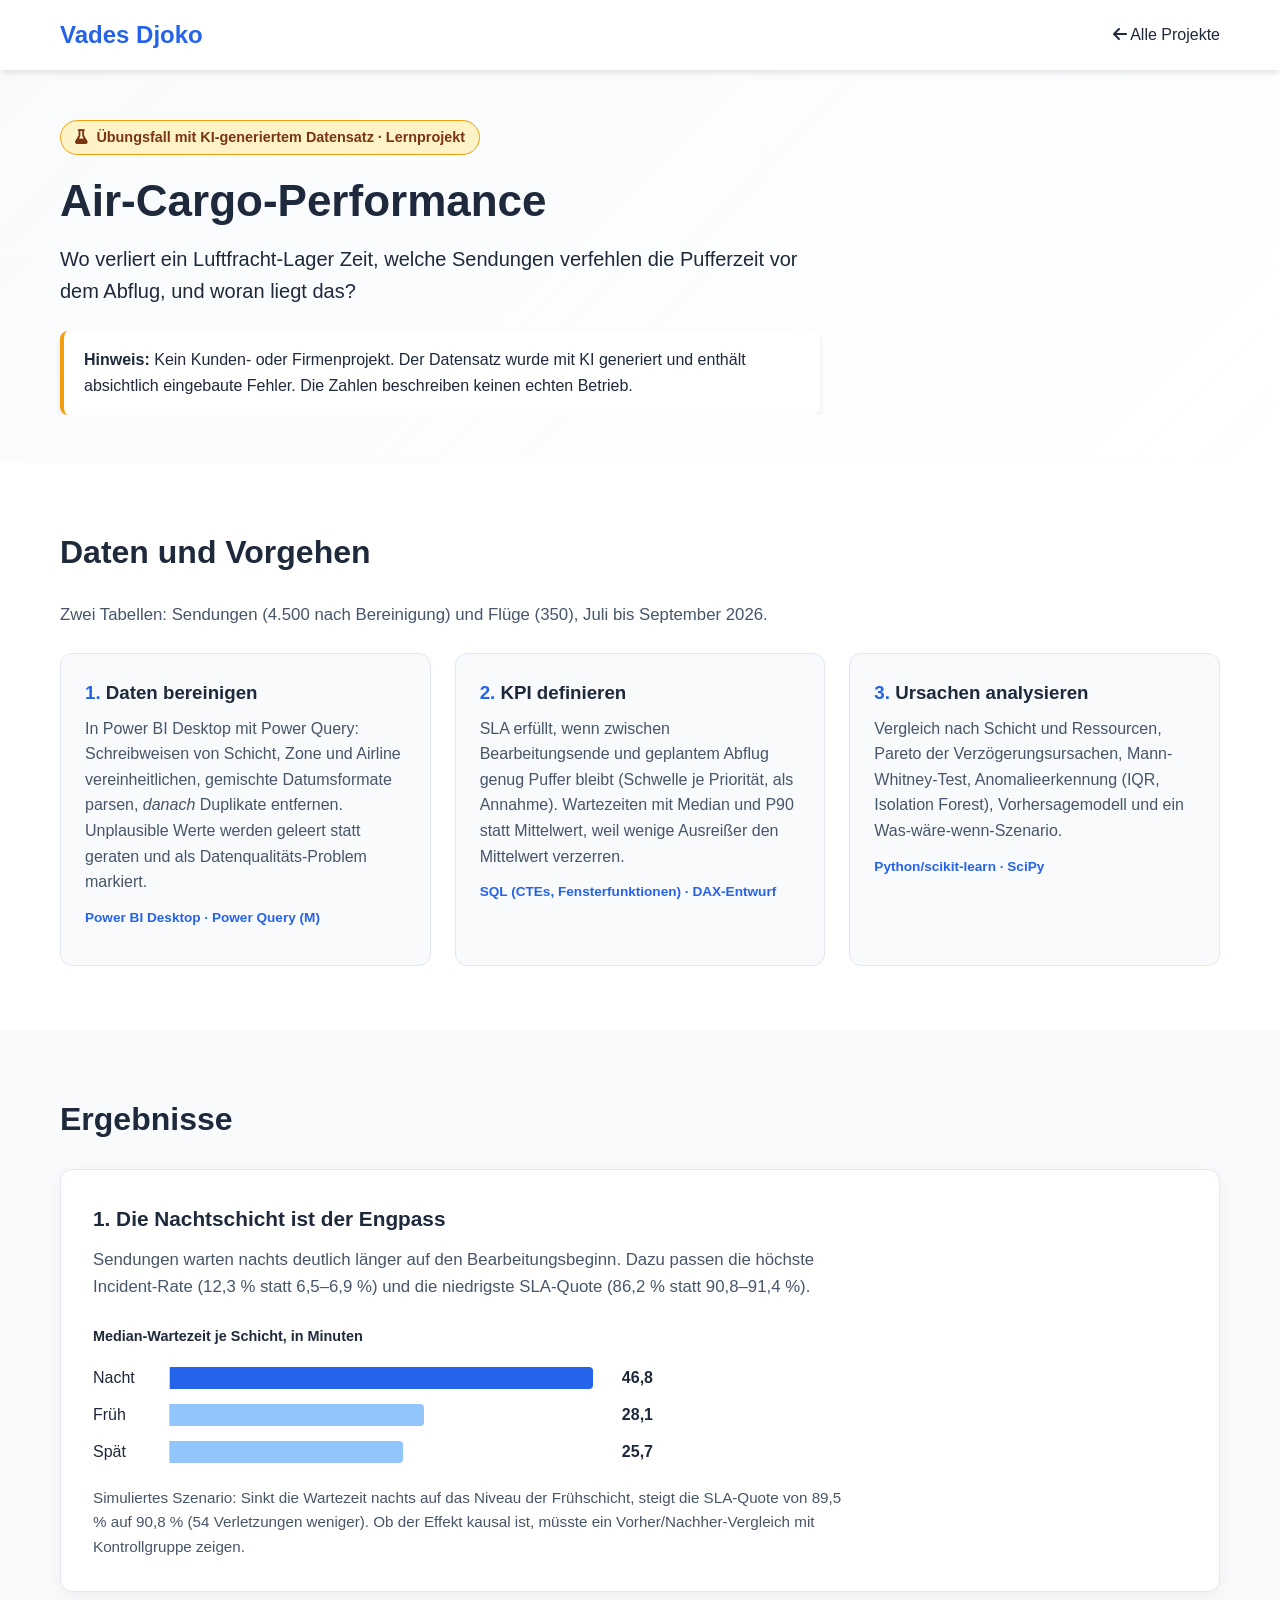
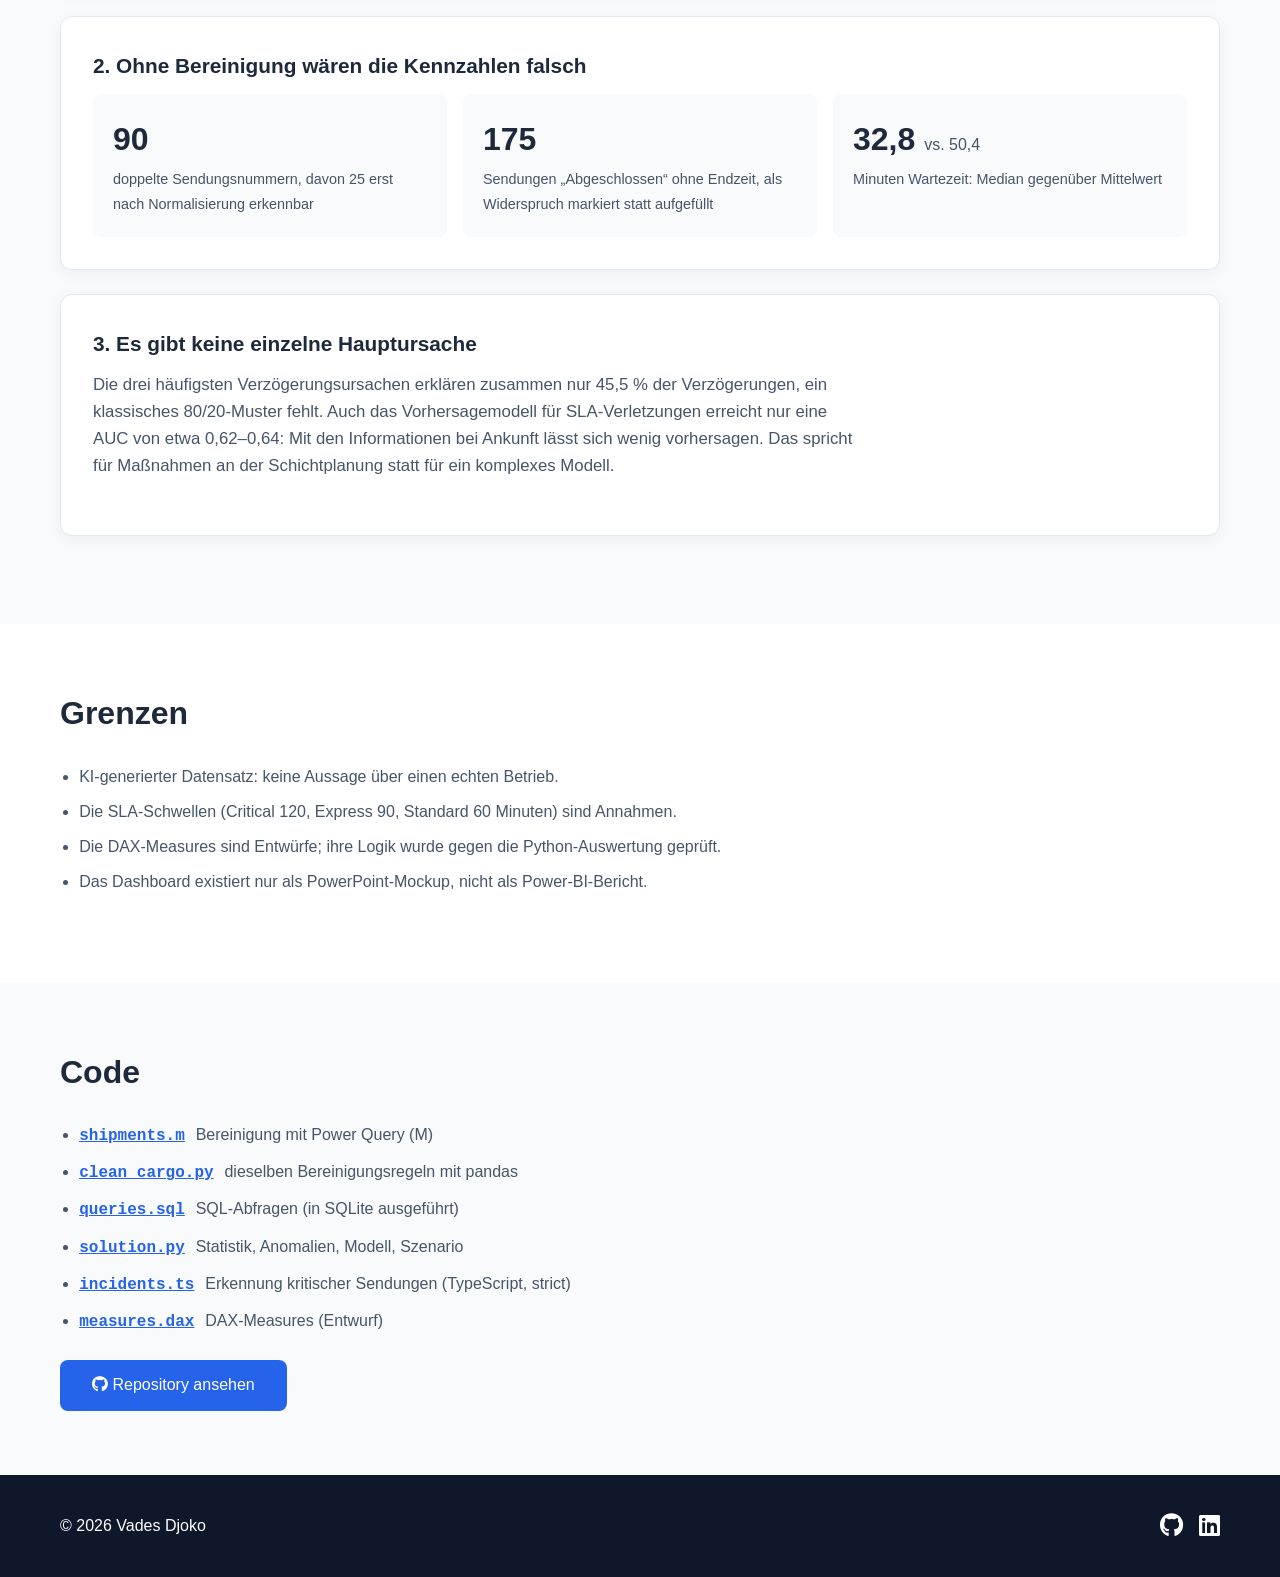
==== commit 47a14523: "Air Cargo: KI-generierter Datensatz, Bereinigung in Power BI Desktop - Datensatz überall als KI-gene" ====
--- a/air-cargo.html
+++ b/air-cargo.html
@@ -4,12 +4,12 @@
     <meta charset="UTF-8">
     <meta name="viewport" content="width=device-width, initial-scale=1.0">
     <title>Air-Cargo-Performance (Übungsfall) | Vades Djoko</title>
-    <meta name="description" content="Lernprojekt mit synthetischen Daten: Datenbereinigung, KPI-Definition und Ursachenanalyse für ein Luftfracht-Lager mit Python, SQL und TypeScript.">
+    <meta name="description" content="Lernprojekt mit KI-generiertem Datensatz: Datenbereinigung in Power BI (Power Query), KPI-Definition und Ursachenanalyse für ein Luftfracht-Lager mit SQL und Python.">
     <link rel="canonical" href="https://monsieur-v237.github.io/portfolio/air-cargo.html">
     <meta property="og:type" content="article">
     <meta property="og:locale" content="de_DE">
     <meta property="og:title" content="Air-Cargo-Performance (Übungsfall) | Vades Djoko">
-    <meta property="og:description" content="Lernprojekt mit synthetischen Daten: Datenbereinigung, KPI-Definition und Ursachenanalyse mit Python, SQL und TypeScript.">
+    <meta property="og:description" content="Lernprojekt mit KI-generiertem Datensatz: Datenbereinigung in Power BI (Power Query), KPI-Definition und Ursachenanalyse mit SQL und Python.">
     <meta property="og:url" content="https://monsieur-v237.github.io/portfolio/air-cargo.html">
     <meta property="og:image" content="https://monsieur-v237.github.io/portfolio/og-image.png">
     <meta name="twitter:card" content="summary_large_image">
@@ -30,11 +30,11 @@
     <main class="case" id="main">
         <header class="case-header">
             <div class="container">
-                <p class="case-badge"><i class="fas fa-flask" aria-hidden="true"></i> Übungsfall mit synthetischen Daten · Lernprojekt</p>
+                <p class="case-badge"><i class="fas fa-flask" aria-hidden="true"></i> Übungsfall mit KI-generiertem Datensatz · Lernprojekt</p>
                 <h1>Air-Cargo-Performance</h1>
                 <p class="case-lead">Wo verliert ein Luftfracht-Lager Zeit, welche Sendungen verfehlen die Pufferzeit vor dem Abflug, und woran liegt das?</p>
                 <div class="case-notice" role="note">
-                    <strong>Hinweis:</strong> Kein Kunden- oder Firmenprojekt. Der Datensatz ist künstlich erzeugt und enthält absichtlich eingebaute Fehler. Die Zahlen beschreiben keinen echten Betrieb.
+                    <strong>Hinweis:</strong> Kein Kunden- oder Firmenprojekt. Der Datensatz wurde mit KI generiert und enthält absichtlich eingebaute Fehler. Die Zahlen beschreiben keinen echten Betrieb.
                 </div>
             </div>
         </header>
@@ -46,8 +46,8 @@
                 <ol class="steps">
                     <li>
                         <h3>Daten bereinigen</h3>
-                        <p>Schreibweisen von Schicht, Zone und Airline vereinheitlichen, gemischte Datumsformate parsen, <em>danach</em> Duplikate entfernen. Unplausible Werte werden geleert statt geraten; jede Änderung landet in einem Datenqualitäts-Protokoll.</p>
-                        <p class="step-tech">Python/pandas</p>
+                        <p>In Power BI Desktop mit Power Query: Schreibweisen von Schicht, Zone und Airline vereinheitlichen, gemischte Datumsformate parsen, <em>danach</em> Duplikate entfernen. Unplausible Werte werden geleert statt geraten und als Datenqualitäts-Problem markiert.</p>
+                        <p class="step-tech">Power BI Desktop · Power Query (M)</p>
                     </li>
                     <li>
                         <h3>KPI definieren</h3>
@@ -111,9 +111,9 @@
             <div class="container">
                 <h2>Grenzen</h2>
                 <ul class="case-list">
-                    <li>Synthetische Daten: keine Aussage über einen echten Betrieb.</li>
+                    <li>KI-generierter Datensatz: keine Aussage über einen echten Betrieb.</li>
                     <li>Die SLA-Schwellen (Critical 120, Express 90, Standard 60 Minuten) sind Annahmen.</li>
-                    <li>Power Query (M) und DAX wurden nicht in Power BI ausgeführt; die Logik wurde nur gegen pandas geprüft.</li>
+                    <li>Die DAX-Measures sind Entwürfe; ihre Logik wurde gegen die Python-Auswertung geprüft.</li>
                     <li>Das Dashboard existiert nur als PowerPoint-Mockup, nicht als Power-BI-Bericht.</li>
                 </ul>
             </div>
@@ -123,11 +123,12 @@
             <div class="container">
                 <h2>Code</h2>
                 <ul class="code-links">
-                    <li><a href="https://github.com/Monsieur-v237/air-cargo-performance/blob/main/code/clean_cargo.py" target="_blank" rel="noopener">clean_cargo.py</a> Bereinigung mit pandas</li>
+                    <li><a href="https://github.com/Monsieur-v237/air-cargo-performance/blob/main/code/shipments.m" target="_blank" rel="noopener">shipments.m</a> Bereinigung mit Power Query (M)</li>
+                    <li><a href="https://github.com/Monsieur-v237/air-cargo-performance/blob/main/code/clean_cargo.py" target="_blank" rel="noopener">clean_cargo.py</a> dieselben Bereinigungsregeln mit pandas</li>
                     <li><a href="https://github.com/Monsieur-v237/air-cargo-performance/blob/main/code/queries.sql" target="_blank" rel="noopener">queries.sql</a> SQL-Abfragen (in SQLite ausgeführt)</li>
                     <li><a href="https://github.com/Monsieur-v237/air-cargo-performance/blob/main/code/solution.py" target="_blank" rel="noopener">solution.py</a> Statistik, Anomalien, Modell, Szenario</li>
                     <li><a href="https://github.com/Monsieur-v237/air-cargo-performance/blob/main/code/incidents.ts" target="_blank" rel="noopener">incidents.ts</a> Erkennung kritischer Sendungen (TypeScript, strict)</li>
-                    <li><a href="https://github.com/Monsieur-v237/air-cargo-performance/blob/main/code/measures.dax" target="_blank" rel="noopener">measures.dax</a> und <a href="https://github.com/Monsieur-v237/air-cargo-performance/blob/main/code/shipments.m" target="_blank" rel="noopener">shipments.m</a> Entwürfe für Power BI</li>
+                    <li><a href="https://github.com/Monsieur-v237/air-cargo-performance/blob/main/code/measures.dax" target="_blank" rel="noopener">measures.dax</a> DAX-Measures (Entwurf)</li>
                 </ul>
                 <a href="https://github.com/Monsieur-v237/air-cargo-performance" target="_blank" rel="noopener" class="btn primary"><i class="fab fa-github" aria-hidden="true"></i> Repository ansehen</a>
             </div>
--- a/style.css
+++ b/style.css
@@ -306,7 +306,7 @@
     display: inline-block;
     font-size: 0.85rem;
     font-weight: 600;
-    color: var(--primary-color);
+    color: var(--secondary-color);
     background: rgba(37, 99, 235, 0.1);
     padding: 0.2rem 0.75rem;
     border-radius: 20px;
@@ -1389,3 +1389,20 @@
         transform: none;
     }
 }
+
+.module-list {
+    padding-left: 1.1rem;
+    margin-top: 0.4rem;
+    list-style: circle;
+}
+
+@media (min-width: 769px) {
+    .timeline {
+        grid-template-columns: 1.4fr 1fr;
+    }
+
+    .timeline-main {
+        grid-column: 1;
+        grid-row: 1 / span 2;
+    }
+}
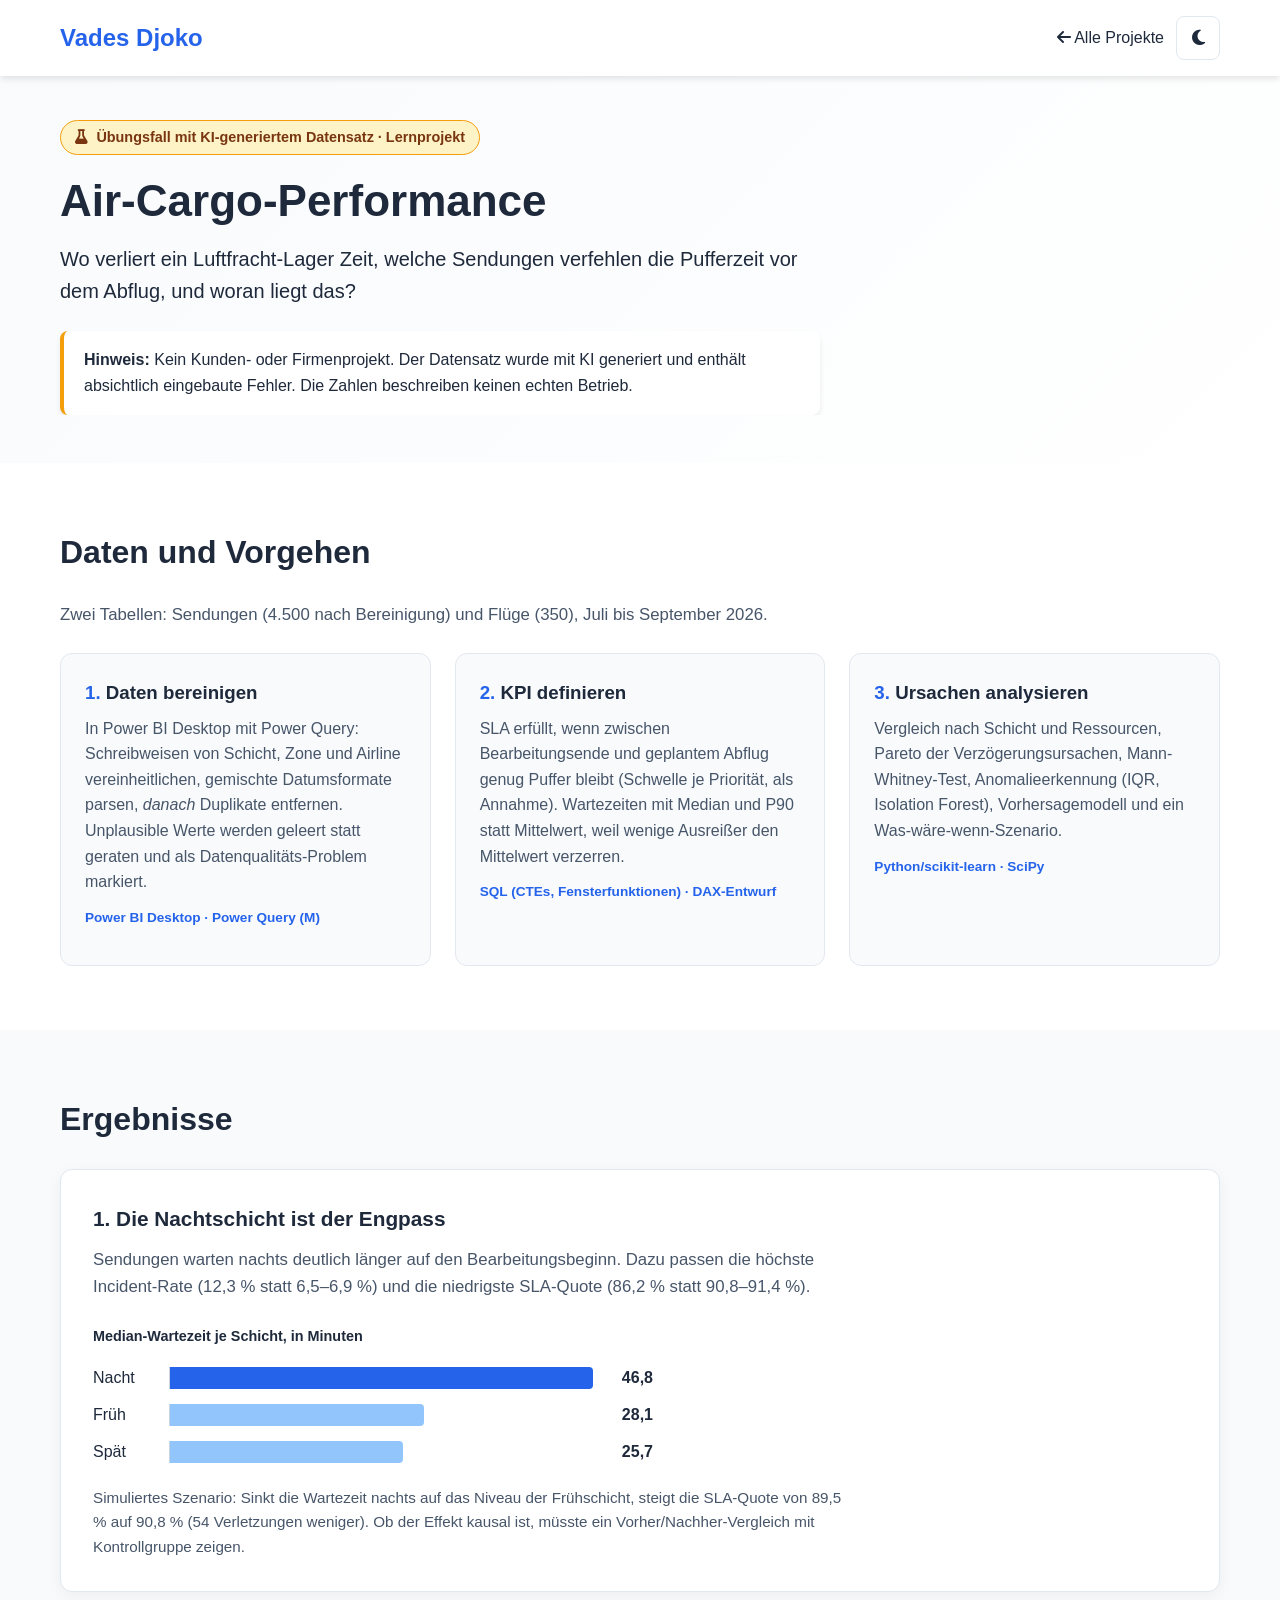
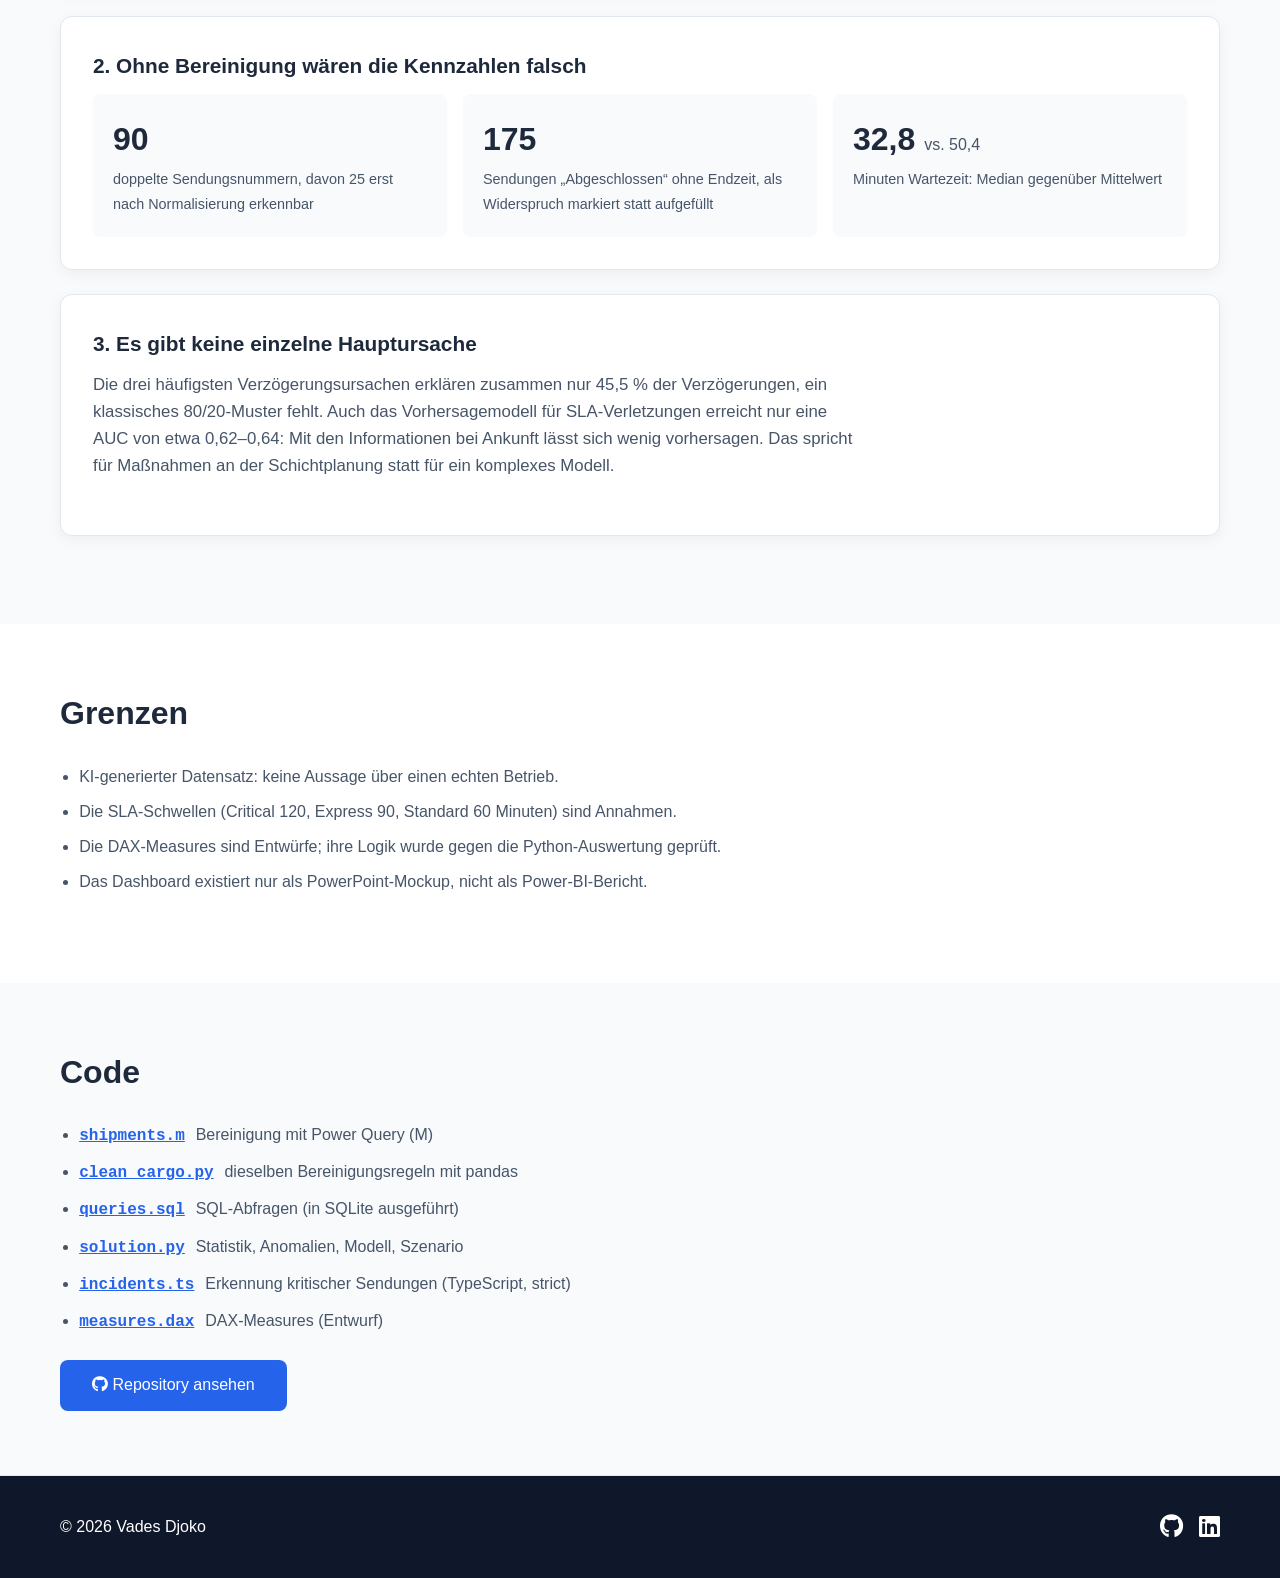
==== commit 81a4537c: "Hell/Dunkel-Umschalter mit Systemstandard - Farben in CSS-Variablen überführt, dunkle Werte per pref" ====
--- a/air-cargo.html
+++ b/air-cargo.html
@@ -15,6 +15,13 @@
     <meta name="twitter:card" content="summary_large_image">
     <meta name="theme-color" content="#2563eb">
     <link rel="icon" href="favicon.svg" type="image/svg+xml">
+    <script>
+        // Gespeichertes Design vor dem ersten Rendern setzen (kein Aufblitzen)
+        try {
+            const theme = localStorage.getItem('theme');
+            if (theme === 'light' || theme === 'dark') document.documentElement.dataset.theme = theme;
+        } catch (e) {}
+    </script>
     <link rel="stylesheet" href="style.css">
     <link rel="stylesheet" href="https://cdnjs.cloudflare.com/ajax/libs/font-awesome/6.5.2/css/all.min.css">
 </head>
@@ -23,7 +30,12 @@
     <nav class="navbar">
         <div class="nav-container">
             <a href="index.html" class="logo">Vades Djoko</a>
-            <a href="index.html#projects" class="back-link"><i class="fas fa-arrow-left" aria-hidden="true"></i> Alle Projekte</a>
+            <div class="nav-actions">
+                <a href="index.html#projects" class="back-link"><i class="fas fa-arrow-left" aria-hidden="true"></i> Alle Projekte</a>
+                <button class="theme-toggle" type="button" aria-label="Dunkles Design aktivieren">
+                    <i class="fas fa-moon" aria-hidden="true"></i>
+                </button>
+            </div>
         </div>
     </nav>
 
@@ -144,5 +156,7 @@
             </div>
         </div>
     </footer>
+
+    <script src="script.js"></script>
 </body>
 </html>
--- a/style.css
+++ b/style.css
@@ -2,13 +2,68 @@
 :root {
     --primary-color: #2563eb;
     --secondary-color: #1d4ed8;
+    --btn-bg: #2563eb;
+    --btn-bg-hover: #1d4ed8;
     --dark-bg: #0f172a;
-    --light-bg: #f8fafc;
+    --bg: #f8fafc;
+    --surface: #ffffff;
     --text-dark: #1e293b;
     --text-light: #475569;
+    --border: #e2e8f0;
+    --border-soft: #eef2f6;
+    --border-strong: #cbd5e1;
+    --line: #64748b;
+    --line-soft: #94a3b8;
+    --bar-muted: #93c5fd;
+    --warn-bg: #fef3c7;
+    --warn-text: #78350f;
     --white: #ffffff;
     --shadow: 0 4px 6px -1px rgba(0, 0, 0, 0.1);
     --border-radius: 8px;
+    color-scheme: light;
+}
+
+/* Dunkles Design: folgt dem System, außer der Nutzer hat per Button gewählt */
+@media (prefers-color-scheme: dark) {
+    :root:not([data-theme="light"]) {
+        --primary-color: #60a5fa;
+        --secondary-color: #93c5fd;
+        --dark-bg: #020617;
+        --bg: #0f172a;
+        --surface: #1e293b;
+        --text-dark: #e2e8f0;
+        --text-light: #a5b4c8;
+        --border: #334155;
+        --border-soft: #2b3a4f;
+        --border-strong: #475569;
+        --line: #94a3b8;
+        --line-soft: #64748b;
+        --bar-muted: #3b5a8f;
+        --warn-bg: #422006;
+        --warn-text: #fcd34d;
+        --shadow: 0 4px 6px -1px rgba(0, 0, 0, 0.4);
+        color-scheme: dark;
+    }
+}
+
+:root[data-theme="dark"] {
+    --primary-color: #60a5fa;
+    --secondary-color: #93c5fd;
+    --dark-bg: #020617;
+    --bg: #0f172a;
+    --surface: #1e293b;
+    --text-dark: #e2e8f0;
+    --text-light: #a5b4c8;
+    --border: #334155;
+    --border-soft: #2b3a4f;
+    --border-strong: #475569;
+    --line: #94a3b8;
+    --line-soft: #64748b;
+    --bar-muted: #3b5a8f;
+    --warn-bg: #422006;
+    --warn-text: #fcd34d;
+    --shadow: 0 4px 6px -1px rgba(0, 0, 0, 0.4);
+    color-scheme: dark;
 }
 
 * {
@@ -18,6 +73,7 @@
 }
 
 body {
+    background: var(--surface);
     font-family: 'Segoe UI', Tahoma, Geneva, Verdana, sans-serif;
     line-height: 1.6;
     color: var(--text-dark);
@@ -45,13 +101,13 @@
     transform: translateX(-50%);
     width: 80px;
     height: 4px;
-    background: var(--primary-color);
+    background: var(--btn-bg);
     border-radius: 2px;
 }
 
 /* ===== NAVIGATION ===== */
 .navbar {
-    background: var(--white);
+    background: var(--surface);
     box-shadow: var(--shadow);
     position: fixed;
     top: 0;
@@ -79,6 +135,33 @@
     display: flex;
     list-style: none;
     gap: 2rem;
+    margin-left: auto;
+}
+
+.nav-actions {
+    display: flex;
+    align-items: center;
+    gap: 0.75rem;
+    margin-left: 1.5rem;
+}
+
+.theme-toggle {
+    display: inline-flex;
+    align-items: center;
+    justify-content: center;
+    background: none;
+    border: 1px solid var(--border);
+    border-radius: var(--border-radius);
+    color: var(--text-dark);
+    font-size: 1.1rem;
+    width: 44px;
+    height: 44px;
+    cursor: pointer;
+}
+
+.theme-toggle:hover {
+    color: var(--primary-color);
+    border-color: var(--primary-color);
 }
 
 .nav-menu a {
@@ -95,7 +178,7 @@
 .nav-toggle {
     display: none;
     background: none;
-    border: 1px solid #e2e8f0;
+    border: 1px solid var(--border);
     border-radius: var(--border-radius);
     color: var(--text-dark);
     font-size: 1.3rem;
@@ -109,7 +192,7 @@
     min-height: 100vh;
     display: flex;
     align-items: center;
-    background: linear-gradient(135deg, var(--light-bg) 0%, var(--white) 100%);
+    background: linear-gradient(135deg, var(--bg) 0%, var(--surface) 100%);
     padding-top: 80px;
 }
 
@@ -141,7 +224,7 @@
     left: 0;
     width: 100%;
     height: 3px;
-    background: var(--primary-color);
+    background: var(--btn-bg);
     opacity: 0.3;
 }
 
@@ -176,12 +259,12 @@
 }
 
 .btn.primary {
-    background: var(--primary-color);
+    background: var(--btn-bg);
     color: var(--white);
 }
 
 .btn.primary:hover {
-    background: var(--secondary-color);
+    background: var(--btn-bg-hover);
     transform: translateY(-2px);
 }
 
@@ -192,7 +275,7 @@
 }
 
 .btn.secondary:hover {
-    background: var(--primary-color);
+    background: var(--btn-bg);
     color: var(--white);
     transform: translateY(-2px);
 }
@@ -226,8 +309,8 @@
 }
 
 .glance {
-    background: var(--white);
-    border: 1px solid #e2e8f0;
+    background: var(--surface);
+    border: 1px solid var(--border);
     border-top: 4px solid var(--primary-color);
     border-radius: 12px;
     padding: 2rem;
@@ -242,7 +325,7 @@
 
 .glance dl > div {
     padding: 0.75rem 0;
-    border-bottom: 1px solid #eef2f6;
+    border-bottom: 1px solid var(--border-soft);
 }
 
 .glance dl > div:last-child {
@@ -264,7 +347,7 @@
 /* ===== ABOUT SECTION ===== */
 .about {
     padding: 5rem 0;
-    background: var(--white);
+    background: var(--surface);
 }
 
 .about-text {
@@ -285,7 +368,7 @@
 /* ===== STUDIUM & ERFAHRUNG ===== */
 .experience {
     padding: 5rem 0;
-    background: var(--light-bg);
+    background: var(--bg);
 }
 
 .timeline {
@@ -295,8 +378,8 @@
 }
 
 .timeline-item {
-    background: var(--white);
-    border: 1px solid #e2e8f0;
+    background: var(--surface);
+    border: 1px solid var(--border);
     border-radius: 12px;
     padding: 2rem;
     box-shadow: 0 4px 15px rgba(0, 0, 0, 0.08);
@@ -336,7 +419,7 @@
 /* ===== SKILLS SECTION ===== */
 .skills {
     padding: 80px 0;
-    background-color: #f8f9fa;
+    background-color: var(--bg);
     width: 100%;
     overflow: hidden;
 }
@@ -358,7 +441,7 @@
 }
 
 .skill-category {
-    background: white;
+    background: var(--surface);
     border-radius: 12px;
     padding: 25px 20px;
     box-shadow: 0 5px 20px rgba(0,0,0,0.05);
@@ -370,7 +453,7 @@
 .skill-category h3 {
     font-size: 1.2rem;
     margin-bottom: 20px;
-    color: #2c3e50;
+    color: var(--text-dark);
     display: flex;
     align-items: center;
     gap: 10px;
@@ -397,7 +480,7 @@
     justify-content: space-between;
     align-items: center;
     padding: 10px 0;
-    border-bottom: 1px solid #eef2f6;
+    border-bottom: 1px solid var(--border-soft);
     width: 100%;
     gap: 10px;
 }
@@ -408,7 +491,7 @@
 
 .skill-name {
     font-weight: 500;
-    color: #34495e;
+    color: var(--text-dark);
     font-size: 0.95rem;
     white-space: nowrap;
     overflow: hidden;
@@ -434,7 +517,7 @@
 }
 
 .skill-level.good {
-    background: var(--primary-color);
+    background: var(--btn-bg);
     color: white;
 }
 
@@ -515,7 +598,7 @@
 /* ===== PROJECTS SECTION ===== */
 .projects {
     padding: 5rem 0;
-    background: var(--light-bg);
+    background: var(--bg);
     min-height: auto;
 }
 
@@ -527,12 +610,12 @@
 }
 
 .project-card {
-    background: var(--white);
+    background: var(--surface);
     border-radius: 12px;
     padding: 2rem;
     box-shadow: 0 4px 15px rgba(0, 0, 0, 0.08);
     transition: all 0.3s ease;
-    border: 1px solid #e2e8f0;
+    border: 1px solid var(--border);
     display: flex;
     flex-direction: column;
     height: 100%;
@@ -617,18 +700,18 @@
 }
 
 /* Architekturskizze */
-.arch-docker { fill: var(--light-bg); stroke: #94a3b8; stroke-width: 1.5; stroke-dasharray: 6 4; }
-.arch-client { fill: var(--white); stroke: #94a3b8; stroke-width: 1.5; }
-.arch-box { fill: var(--white); stroke: var(--primary-color); stroke-width: 1.5; }
+.arch-docker { fill: var(--bg); stroke: var(--line-soft); stroke-width: 1.5; stroke-dasharray: 6 4; }
+.arch-client { fill: var(--surface); stroke: var(--line-soft); stroke-width: 1.5; }
+.arch-box { fill: var(--surface); stroke: var(--primary-color); stroke-width: 1.5; }
 .arch-own { fill: rgba(37, 99, 235, 0.12); stroke: var(--primary-color); stroke-width: 2.5; }
 .arch-label { font-size: 14px; font-weight: 600; fill: var(--text-dark); text-anchor: middle; }
 .arch-sub { font-size: 12px; fill: var(--text-light); text-anchor: middle; }
 .arch-caption { font-size: 12px; fill: var(--text-light); }
 .arch-edge { font-size: 11px; font-weight: 600; fill: var(--text-light); text-anchor: middle; }
 .arch-edge-left { text-anchor: start; }
-.arch-line { stroke: #64748b; stroke-width: 1.5; fill: none; }
+.arch-line { stroke: var(--line); stroke-width: 1.5; fill: none; }
 .arch-mqtt { stroke-dasharray: 4 3; }
-.arch-arrowhead { fill: #64748b; }
+.arch-arrowhead { fill: var(--line); }
 
 .project-icon {
     font-size: 3rem;
@@ -690,7 +773,7 @@
 }
 
 .project-card:hover .tech-tag {
-    background: var(--primary-color);
+    background: var(--btn-bg);
     color: var(--white);
     border-color: var(--primary-color);
 }
@@ -700,7 +783,7 @@
     gap: 1rem;
     margin-top: auto;
     padding-top: 1.5rem;
-    border-top: 1px solid #e2e8f0;
+    border-top: 1px solid var(--border);
 }
 
 .project-link {
@@ -708,7 +791,7 @@
     align-items: center;
     gap: 0.5rem;
     padding: 0.6rem 1.2rem;
-    background: var(--primary-color);
+    background: var(--btn-bg);
     color: var(--white);
     text-decoration: none;
     border-radius: 6px;
@@ -720,7 +803,7 @@
 }
 
 .project-link:hover {
-    background: var(--secondary-color);
+    background: var(--btn-bg-hover);
     transform: translateY(-2px);
     box-shadow: 0 4px 12px rgba(37, 99, 235, 0.3);
 }
@@ -732,7 +815,7 @@
 .github-profile-link {
     text-align: center;
     padding: 2rem;
-    background: var(--white);
+    background: var(--surface);
     border-radius: 12px;
     box-shadow: 0 4px 15px rgba(0, 0, 0, 0.08);
 }
@@ -763,7 +846,7 @@
 /* ===== MODULES SECTION ===== */
 .modules {
     padding: 5rem 0;
-    background: var(--white);
+    background: var(--surface);
 }
 
 .modules-grid {
@@ -774,7 +857,7 @@
 }
 
 .module-card {
-    background: var(--light-bg);
+    background: var(--bg);
     padding: 1.5rem;
     border-radius: var(--border-radius);
     text-align: center;
@@ -820,7 +903,7 @@
 .module-note {
     text-align: center;
     color: var(--text-light);
-    background: var(--light-bg);
+    background: var(--bg);
     padding: 1rem;
     border-radius: var(--border-radius);
 }
@@ -833,7 +916,7 @@
 /* ===== CONTACT SECTION ===== */
 .contact {
     padding: 5rem 0;
-    background: linear-gradient(135deg, var(--light-bg) 0%, var(--white) 100%);
+    background: linear-gradient(135deg, var(--bg) 0%, var(--surface) 100%);
 }
 
 .contact-content {
@@ -854,7 +937,7 @@
 }
 
 .contact-details {
-    background: var(--white);
+    background: var(--surface);
     padding: 2rem;
     border-radius: var(--border-radius);
     box-shadow: var(--shadow);
@@ -875,7 +958,7 @@
 }
 
 .contact-cta {
-    background: var(--white);
+    background: var(--surface);
     padding: 2rem;
     border-radius: var(--border-radius);
     box-shadow: var(--shadow);
@@ -943,7 +1026,7 @@
         right: 0;
         flex-direction: column;
         gap: 0;
-        background: var(--white);
+        background: var(--surface);
         box-shadow: var(--shadow);
         padding: 0.5rem 20px 1rem;
     }
@@ -1037,7 +1120,7 @@
 .skill-category.learning {
     border: 2px dashed rgba(37, 99, 235, 0.35);
     box-shadow: none;
-    background: var(--light-bg);
+    background: var(--bg);
 }
 
 .learning-list {
@@ -1046,7 +1129,7 @@
 
 .learning-list li {
     padding: 10px 0;
-    border-bottom: 1px solid #e2e8f0;
+    border-bottom: 1px solid var(--border);
     color: var(--text-light);
     font-size: 0.9rem;
 }
@@ -1057,7 +1140,7 @@
 
 .learning-list strong {
     display: block;
-    color: #34495e;
+    color: var(--text-dark);
     font-size: 0.95rem;
 }
 
@@ -1074,7 +1157,7 @@
 
 .case-header {
     padding: 120px 0 3rem;
-    background: linear-gradient(135deg, var(--light-bg) 0%, var(--white) 100%);
+    background: linear-gradient(135deg, var(--bg) 0%, var(--surface) 100%);
 }
 
 .case-header h1 {
@@ -1087,8 +1170,8 @@
     display: inline-flex;
     align-items: center;
     gap: 0.5rem;
-    background: #fef3c7;
-    color: #78350f;
+    background: var(--warn-bg);
+    color: var(--warn-text);
     border: 1px solid #f59e0b;
     padding: 0.3rem 0.9rem;
     border-radius: 20px;
@@ -1106,7 +1189,7 @@
 
 .case-notice {
     max-width: 760px;
-    background: var(--white);
+    background: var(--surface);
     border-left: 4px solid #f59e0b;
     padding: 1rem 1.25rem;
     border-radius: var(--border-radius);
@@ -1116,11 +1199,11 @@
 
 .case-section {
     padding: 4rem 0;
-    background: var(--white);
+    background: var(--surface);
 }
 
 .case-section.alt {
-    background: var(--light-bg);
+    background: var(--bg);
 }
 
 .case-section h2 {
@@ -1146,8 +1229,8 @@
 
 .steps li {
     counter-increment: step;
-    background: var(--light-bg);
-    border: 1px solid #e2e8f0;
+    background: var(--bg);
+    border: 1px solid var(--border);
     border-radius: 12px;
     padding: 1.5rem;
     color: var(--text-light);
@@ -1174,8 +1257,8 @@
 }
 
 .result {
-    background: var(--white);
-    border: 1px solid #e2e8f0;
+    background: var(--surface);
+    border: 1px solid var(--border);
     border-radius: 12px;
     padding: 2rem;
     margin-bottom: 1.5rem;
@@ -1227,18 +1310,18 @@
 .bar-track {
     display: block;
     height: 22px;
-    border-left: 1px solid #cbd5e1;
+    border-left: 1px solid var(--border-strong);
 }
 
 .bar-fill {
     display: block;
     height: 100%;
-    background: #93c5fd;
+    background: var(--bar-muted);
     border-radius: 0 4px 4px 0;
 }
 
 .bar-fill.emphasis {
-    background: var(--primary-color);
+    background: var(--btn-bg);
 }
 
 .bar-value {
@@ -1255,7 +1338,7 @@
 }
 
 .stat {
-    background: var(--light-bg);
+    background: var(--bg);
     border-radius: var(--border-radius);
     padding: 1.25rem;
 }
@@ -1324,8 +1407,8 @@
 
 .project-badge {
     align-self: flex-start;
-    background: #fef3c7;
-    color: #78350f;
+    background: var(--warn-bg);
+    color: var(--warn-text);
     border: 1px solid #f59e0b;
     padding: 0.2rem 0.75rem;
     border-radius: 20px;
@@ -1344,7 +1427,7 @@
     left: 1rem;
     top: -100px;
     z-index: 2000;
-    background: var(--primary-color);
+    background: var(--btn-bg);
     color: var(--white);
     padding: 0.75rem 1.25rem;
     border-radius: var(--border-radius);
@@ -1406,3 +1489,24 @@
         grid-row: 1 / span 2;
     }
 }
+
+.timeline-org a {
+    color: var(--primary-color);
+}
+
+.timeline-desc {
+    color: var(--text-light);
+    font-size: 0.95rem;
+    margin-bottom: 1rem;
+}
+
+@media (max-width: 768px) {
+    .nav-actions {
+        margin-left: auto;
+    }
+}
+
+/* Dunkles Design: Footer vom Seitenhintergrund absetzen */
+footer {
+    border-top: 1px solid var(--border);
+}
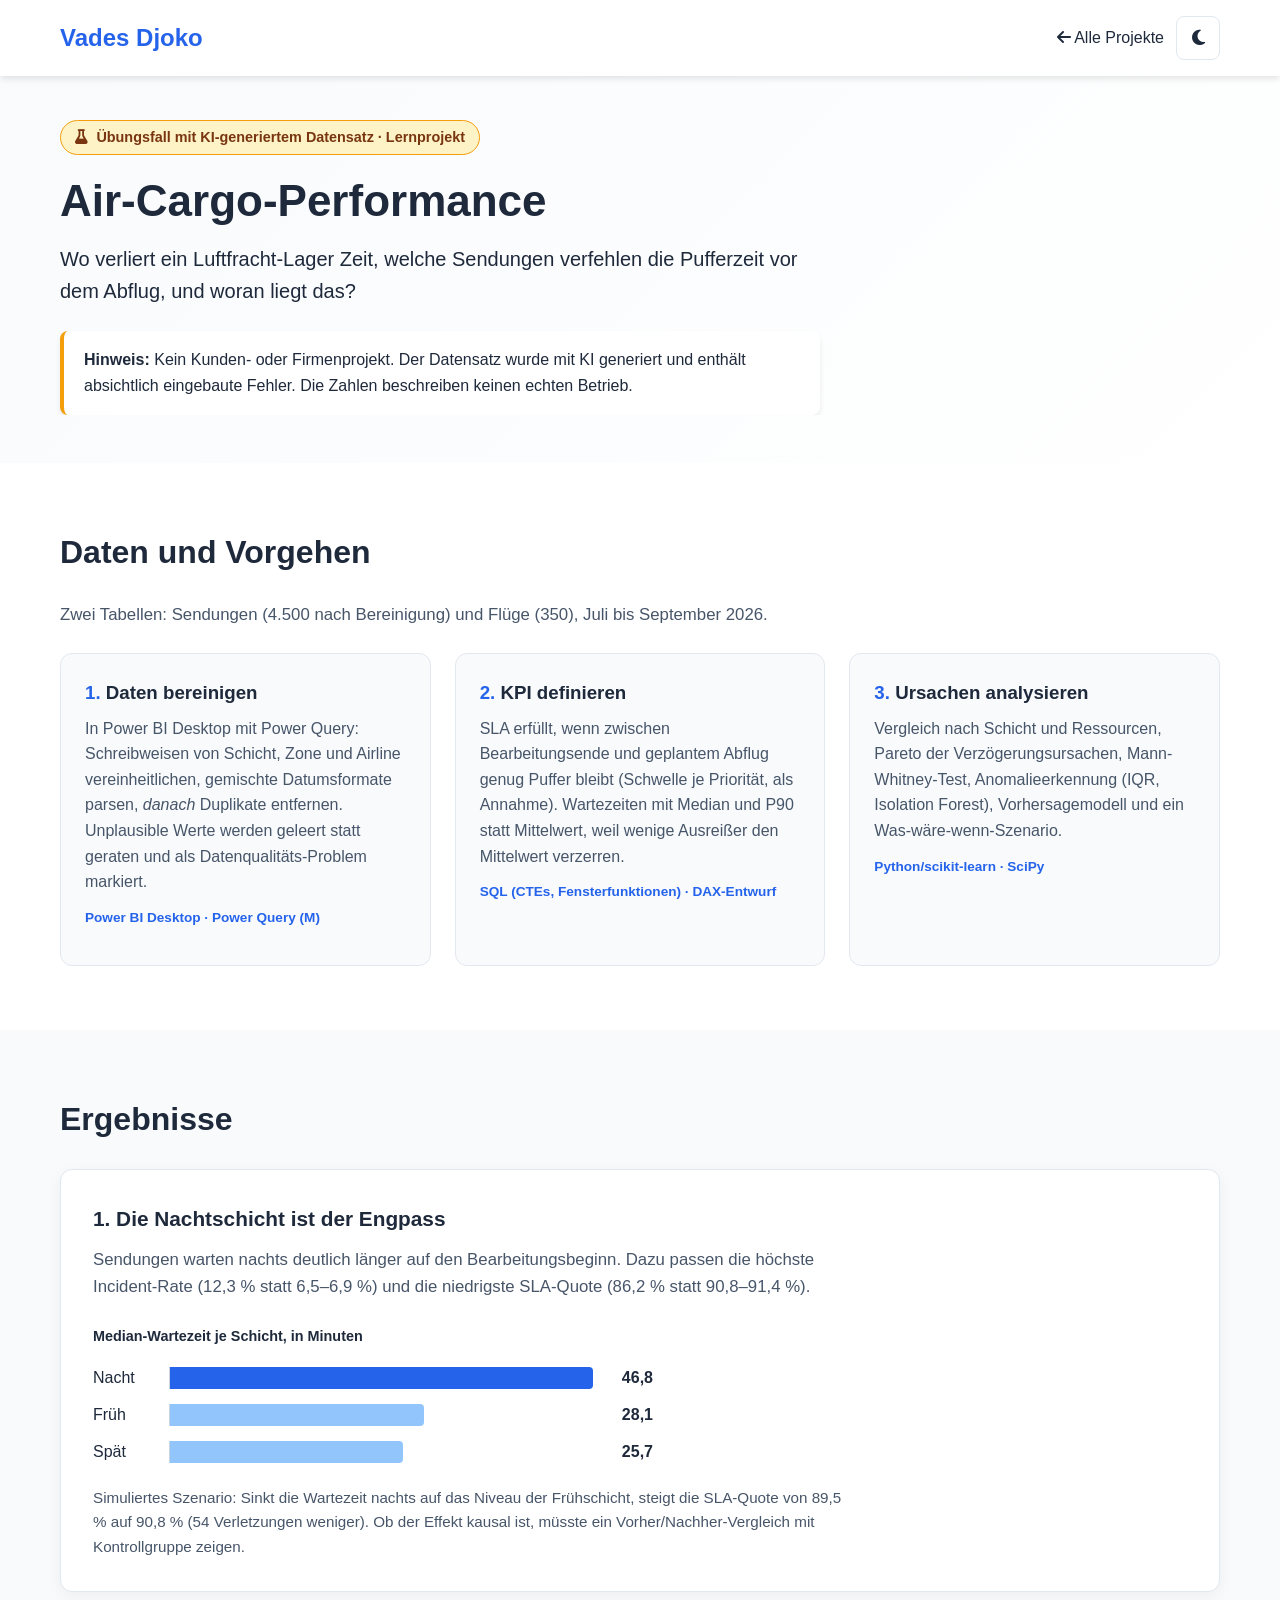
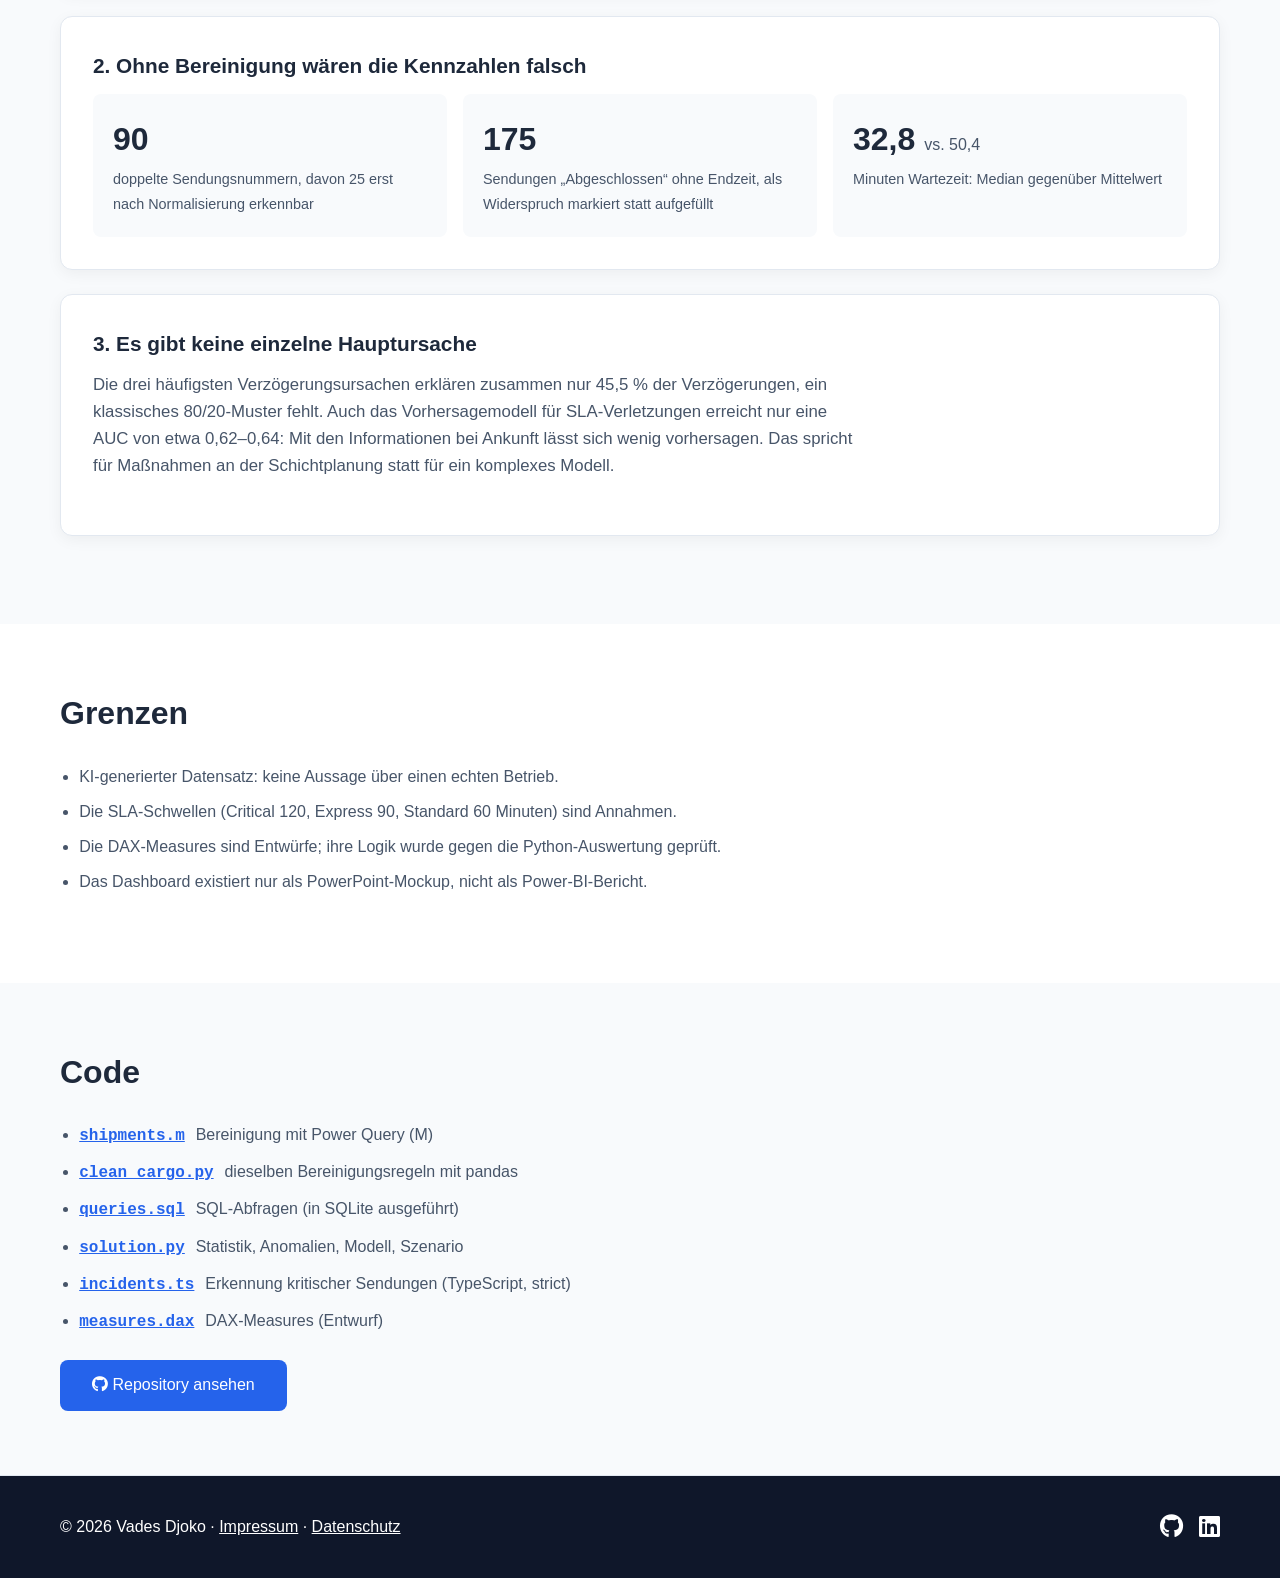
==== commit 91844817: "Impressum, Datenschutz und CV-Download - impressum.html und datenschutz.html (Hosting GitHub Pages, " ====
--- a/air-cargo.html
+++ b/air-cargo.html
@@ -23,7 +23,7 @@
         } catch (e) {}
     </script>
     <link rel="stylesheet" href="style.css">
-    <link rel="stylesheet" href="https://cdnjs.cloudflare.com/ajax/libs/font-awesome/6.5.2/css/all.min.css">
+    <link rel="stylesheet" href="vendor/fontawesome/css/all.min.css">
 </head>
 <body>
     <a class="skip-link" href="#main">Zum Inhalt springen</a>
@@ -149,7 +149,7 @@
 
     <footer>
         <div class="container">
-            <p>&copy; 2026 Vades Djoko</p>
+            <p>&copy; 2026 Vades Djoko · <a href="impressum.html">Impressum</a> · <a href="datenschutz.html">Datenschutz</a></p>
             <div class="social-links">
                 <a href="https://github.com/Monsieur-v237" target="_blank" rel="noopener" aria-label="GitHub"><i class="fab fa-github" aria-hidden="true"></i></a>
                 <a href="https://www.linkedin.com/in/vades-ngounouo-djoko-a28911255" target="_blank" rel="noopener" aria-label="LinkedIn"><i class="fab fa-linkedin" aria-hidden="true"></i></a>
--- a/style.css
+++ b/style.css
@@ -1510,3 +1510,46 @@
 footer {
     border-top: 1px solid var(--border);
 }
+
+/* ===== IMPRESSUM & DATENSCHUTZ ===== */
+.legal {
+    padding: 120px 0 4rem;
+    background: var(--surface);
+}
+
+.legal .container {
+    max-width: 800px;
+}
+
+.legal h1 {
+    font-size: 2.5rem;
+    color: var(--text-dark);
+    margin-bottom: 1.5rem;
+}
+
+.legal h2 {
+    font-size: 1.25rem;
+    color: var(--text-dark);
+    margin: 2rem 0 0.5rem;
+}
+
+.legal p {
+    color: var(--text-light);
+    margin-bottom: 0.75rem;
+}
+
+.legal a {
+    color: var(--primary-color);
+}
+
+.legal-date {
+    font-size: 0.9rem;
+}
+
+footer p a {
+    color: inherit;
+}
+
+footer p a:hover {
+    color: #93c5fd;
+}
